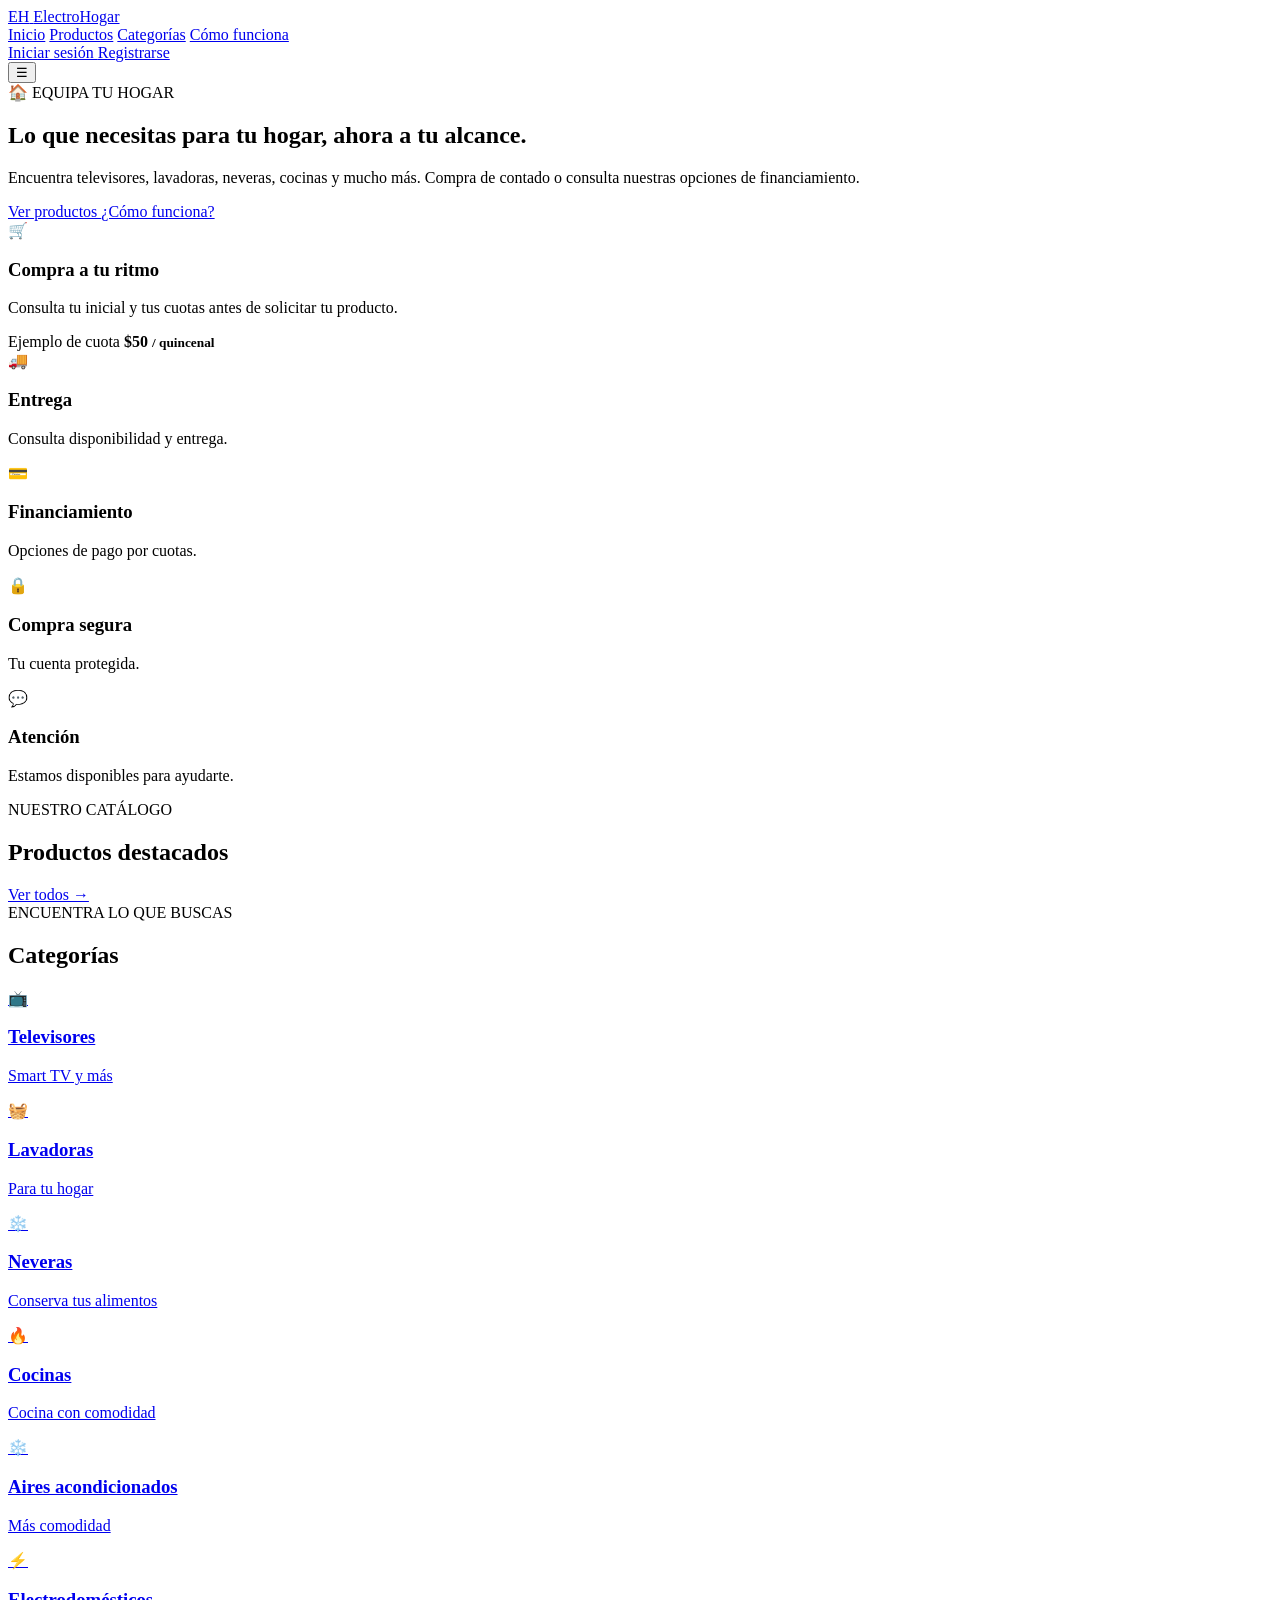
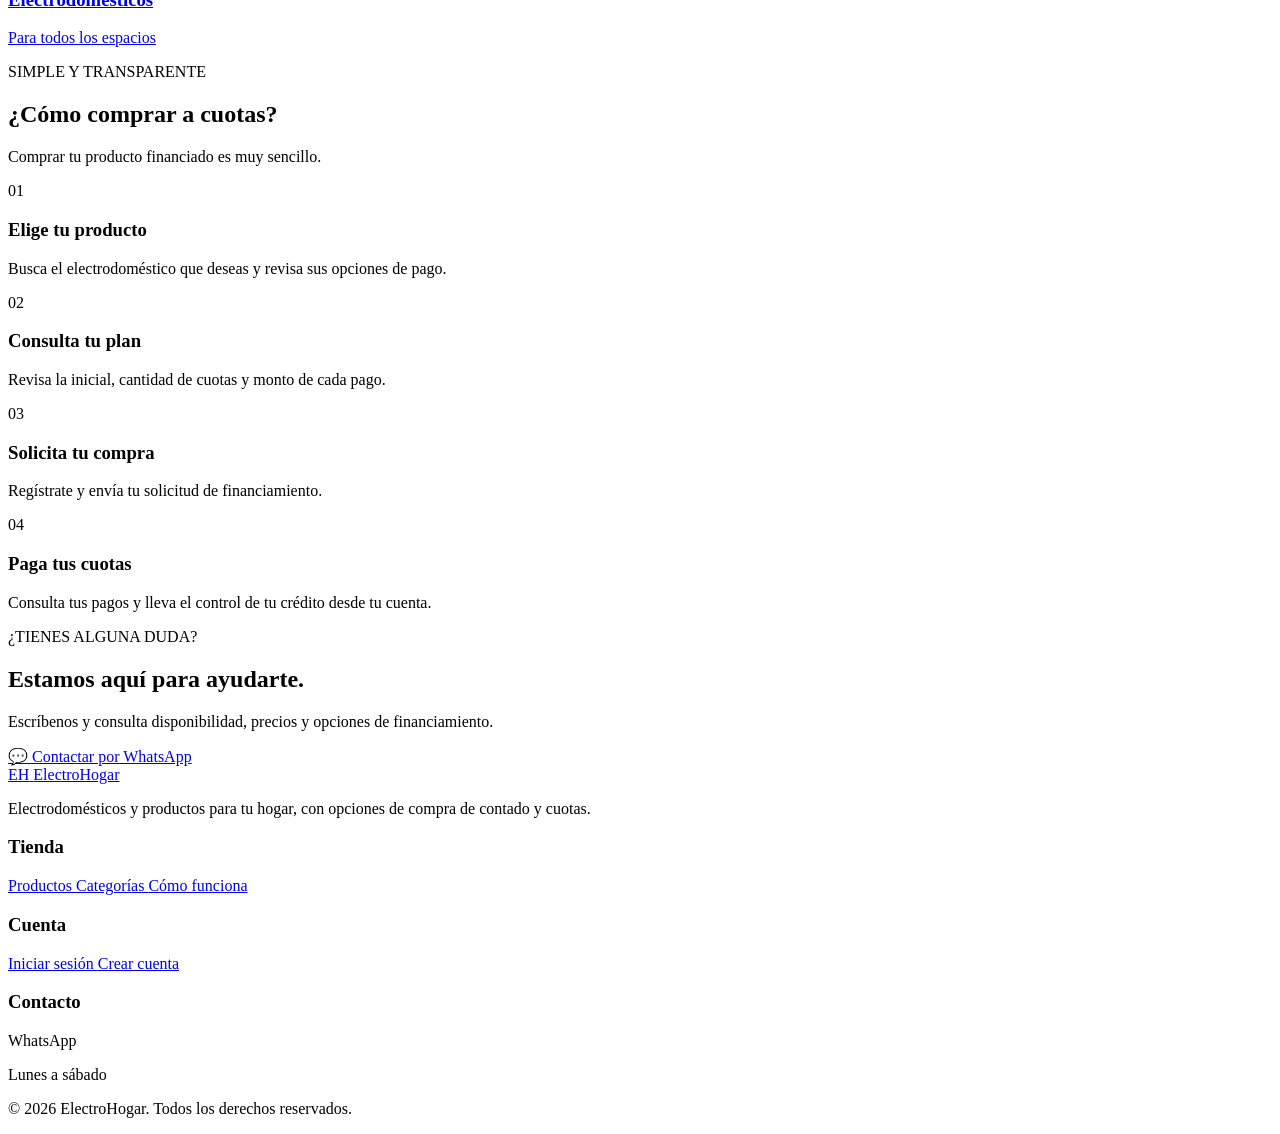
==== index.html @ e449cbe5 "Add initial HTML structure for ElectroHogar website Initial commit of the ElectroHogar website struc" ====
<!DOCTYPE html>
<html lang="es">
<head>
    <meta charset="UTF-8">
    <meta name="viewport" content="width=device-width, initial-scale=1.0">

    <title>ElectroHogar | Electrodomésticos a tu alcance</title>

    <meta name="description"
        content="Compra electrodomésticos de contado o mediante cómodas cuotas.">

    <link rel="stylesheet" href="css/styles.css">
</head>

<body>

    <!-- ================= HEADER ================= -->

    <header class="header">

        <div class="container nav">

            <a href="index.html" class="logo">
                <span class="logo-icon">EH</span>
                <span>ElectroHogar</span>
            </a>

            <nav class="menu">

                <a href="#inicio">Inicio</a>
                <a href="#productos">Productos</a>
                <a href="#categorias">Categorías</a>
                <a href="#como-funciona">Cómo funciona</a>

            </nav>

            <div class="nav-actions">

                <a href="login.html" class="login-btn">
                    Iniciar sesión
                </a>

                <a href="registro.html" class="register-btn">
                    Registrarse
                </a>

            </div>

            <button class="menu-toggle" id="menuToggle">
                ☰
            </button>

        </div>

    </header>


    <!-- ================= HERO ================= -->

    <main>

        <section class="hero" id="inicio">

            <div class="container hero-content">

                <div class="hero-text">

                    <span class="hero-tag">
                        🏠 EQUIPA TU HOGAR
                    </span>

                    <h1>
                        Lo que necesitas para tu hogar,
                        <span>ahora a tu alcance.</span>
                    </h1>

                    <p>
                        Encuentra televisores, lavadoras, neveras,
                        cocinas y mucho más. Compra de contado o
                        consulta nuestras opciones de financiamiento.
                    </p>

                    <div class="hero-buttons">

                        <a href="#productos" class="primary-btn">
                            Ver productos
                        </a>

                        <a href="#como-funciona" class="secondary-btn">
                            ¿Cómo funciona?
                        </a>

                    </div>

                </div>

                <div class="hero-card">

                    <div class="hero-card-icon">
                        🛒
                    </div>

                    <h3>
                        Compra a tu ritmo
                    </h3>

                    <p>
                        Consulta tu inicial y tus cuotas
                        antes de solicitar tu producto.
                    </p>

                    <div class="hero-payment">

                        <span>Ejemplo de cuota</span>

                        <strong>
                            $50 <small>/ quincenal</small>
                        </strong>

                    </div>

                </div>

            </div>

        </section>


        <!-- ================= BENEFICIOS ================= -->

        <section class="benefits">

            <div class="container benefits-grid">

                <div class="benefit">

                    <div class="benefit-icon">
                        🚚
                    </div>

                    <div>
                        <h3>Entrega</h3>
                        <p>Consulta disponibilidad y entrega.</p>
                    </div>

                </div>

                <div class="benefit">

                    <div class="benefit-icon">
                        💳
                    </div>

                    <div>
                        <h3>Financiamiento</h3>
                        <p>Opciones de pago por cuotas.</p>
                    </div>

                </div>

                <div class="benefit">

                    <div class="benefit-icon">
                        🔒
                    </div>

                    <div>
                        <h3>Compra segura</h3>
                        <p>Tu cuenta protegida.</p>
                    </div>

                </div>

                <div class="benefit">

                    <div class="benefit-icon">
                        💬
                    </div>

                    <div>
                        <h3>Atención</h3>
                        <p>Estamos disponibles para ayudarte.</p>
                    </div>

                </div>

            </div>

        </section>


        <!-- ================= PRODUCTOS ================= -->

        <section class="products-section" id="productos">

            <div class="container">

                <div class="section-heading">

                    <div>

                        <span class="section-tag">
                            NUESTRO CATÁLOGO
                        </span>

                        <h2>
                            Productos destacados
                        </h2>

                    </div>

                    <a href="#" class="view-all">
                        Ver todos →
                    </a>

                </div>


                <div class="products-grid" id="productsGrid">

                    <!-- Los productos serán cargados
                         automáticamente mediante JavaScript -->

                </div>

            </div>

        </section>


        <!-- ================= CATEGORÍAS ================= -->

        <section class="categories-section" id="categorias">

            <div class="container">

                <div class="section-heading centered">

                    <span class="section-tag">
                        ENCUENTRA LO QUE BUSCAS
                    </span>

                    <h2>
                        Categorías
                    </h2>

                </div>


                <div class="categories-grid">

                    <a href="#" class="category-card">

                        <span>📺</span>

                        <h3>
                            Televisores
                        </h3>

                        <p>
                            Smart TV y más
                        </p>

                    </a>


                    <a href="#" class="category-card">

                        <span>🧺</span>

                        <h3>
                            Lavadoras
                        </h3>

                        <p>
                            Para tu hogar
                        </p>

                    </a>


                    <a href="#" class="category-card">

                        <span>❄️</span>

                        <h3>
                            Neveras
                        </h3>

                        <p>
                            Conserva tus alimentos
                        </p>

                    </a>


                    <a href="#" class="category-card">

                        <span>🔥</span>

                        <h3>
                            Cocinas
                        </h3>

                        <p>
                            Cocina con comodidad
                        </p>

                    </a>


                    <a href="#" class="category-card">

                        <span>❄️</span>

                        <h3>
                            Aires acondicionados
                        </h3>

                        <p>
                            Más comodidad
                        </p>

                    </a>


                    <a href="#" class="category-card">

                        <span>⚡</span>

                        <h3>
                            Electrodomésticos
                        </h3>

                        <p>
                            Para todos los espacios
                        </p>

                    </a>

                </div>

            </div>

        </section>


        <!-- ================= COMO FUNCIONA ================= -->

        <section class="how-section" id="como-funciona">

            <div class="container">

                <div class="section-heading centered">

                    <span class="section-tag">
                        SIMPLE Y TRANSPARENTE
                    </span>

                    <h2>
                        ¿Cómo comprar a cuotas?
                    </h2>

                    <p>
                        Comprar tu producto financiado es muy sencillo.
                    </p>

                </div>


                <div class="steps">

                    <div class="step">

                        <div class="step-number">
                            01
                        </div>

                        <h3>
                            Elige tu producto
                        </h3>

                        <p>
                            Busca el electrodoméstico que deseas
                            y revisa sus opciones de pago.
                        </p>

                    </div>


                    <div class="step">

                        <div class="step-number">
                            02
                        </div>

                        <h3>
                            Consulta tu plan
                        </h3>

                        <p>
                            Revisa la inicial, cantidad de cuotas
                            y monto de cada pago.
                        </p>

                    </div>


                    <div class="step">

                        <div class="step-number">
                            03
                        </div>

                        <h3>
                            Solicita tu compra
                        </h3>

                        <p>
                            Regístrate y envía tu solicitud
                            de financiamiento.
                        </p>

                    </div>


                    <div class="step">

                        <div class="step-number">
                            04
                        </div>

                        <h3>
                            Paga tus cuotas
                        </h3>

                        <p>
                            Consulta tus pagos y lleva el control
                            de tu crédito desde tu cuenta.
                        </p>

                    </div>

                </div>

            </div>

        </section>


        <!-- ================= CTA ================= -->

        <section class="cta-section">

            <div class="container cta">

                <div>

                    <span class="section-tag">
                        ¿TIENES ALGUNA DUDA?
                    </span>

                    <h2>
                        Estamos aquí para ayudarte.
                    </h2>

                    <p>
                        Escríbenos y consulta disponibilidad,
                        precios y opciones de financiamiento.
                    </p>

                </div>

                <a href="#" class="whatsapp-btn">
                    💬 Contactar por WhatsApp
                </a>

            </div>

        </section>

    </main>


    <!-- ================= FOOTER ================= -->

    <footer class="footer">

        <div class="container footer-grid">

            <div>

                <a href="index.html" class="logo footer-logo">
                    <span class="logo-icon">EH</span>
                    <span>ElectroHogar</span>
                </a>

                <p>
                    Electrodomésticos y productos para tu hogar,
                    con opciones de compra de contado y cuotas.
                </p>

            </div>


            <div>

                <h3>
                    Tienda
                </h3>

                <a href="#productos">
                    Productos
                </a>

                <a href="#categorias">
                    Categorías
                </a>

                <a href="#como-funciona">
                    Cómo funciona
                </a>

            </div>


            <div>

                <h3>
                    Cuenta
                </h3>

                <a href="login.html">
                    Iniciar sesión
                </a>

                <a href="registro.html">
                    Crear cuenta
                </a>

            </div>


            <div>

                <h3>
                    Contacto
                </h3>

                <p>
                    WhatsApp
                </p>

                <p>
                    Lunes a sábado
                </p>

            </div>

        </div>


        <div class="footer-bottom">

            <div class="container">

                <p>
                    © 2026 ElectroHogar. Todos los derechos reservados.
                </p>

            </div>

        </div>

    </footer>


    <!-- ================= JAVASCRIPT ================= -->

    <script src="js/productos.js"></script>
    <script src="js/app.js"></script>

</body>
</html>
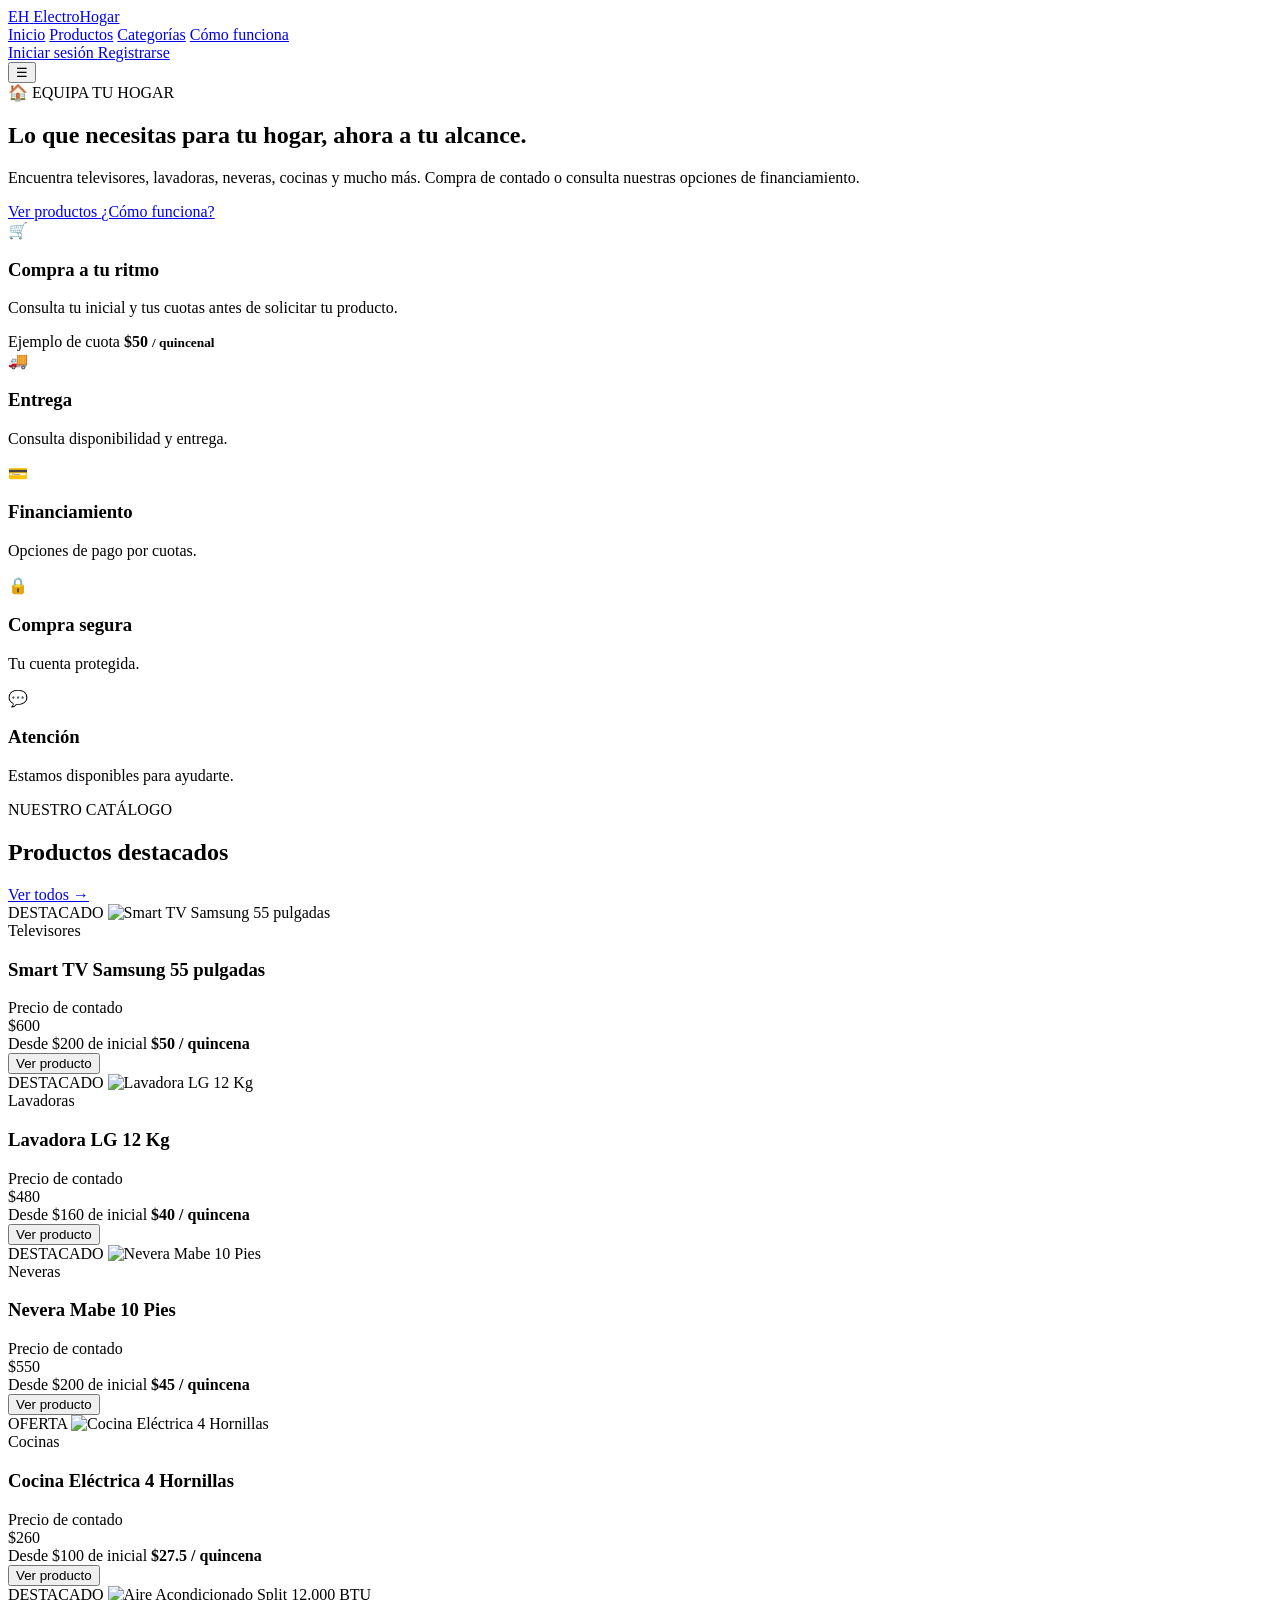
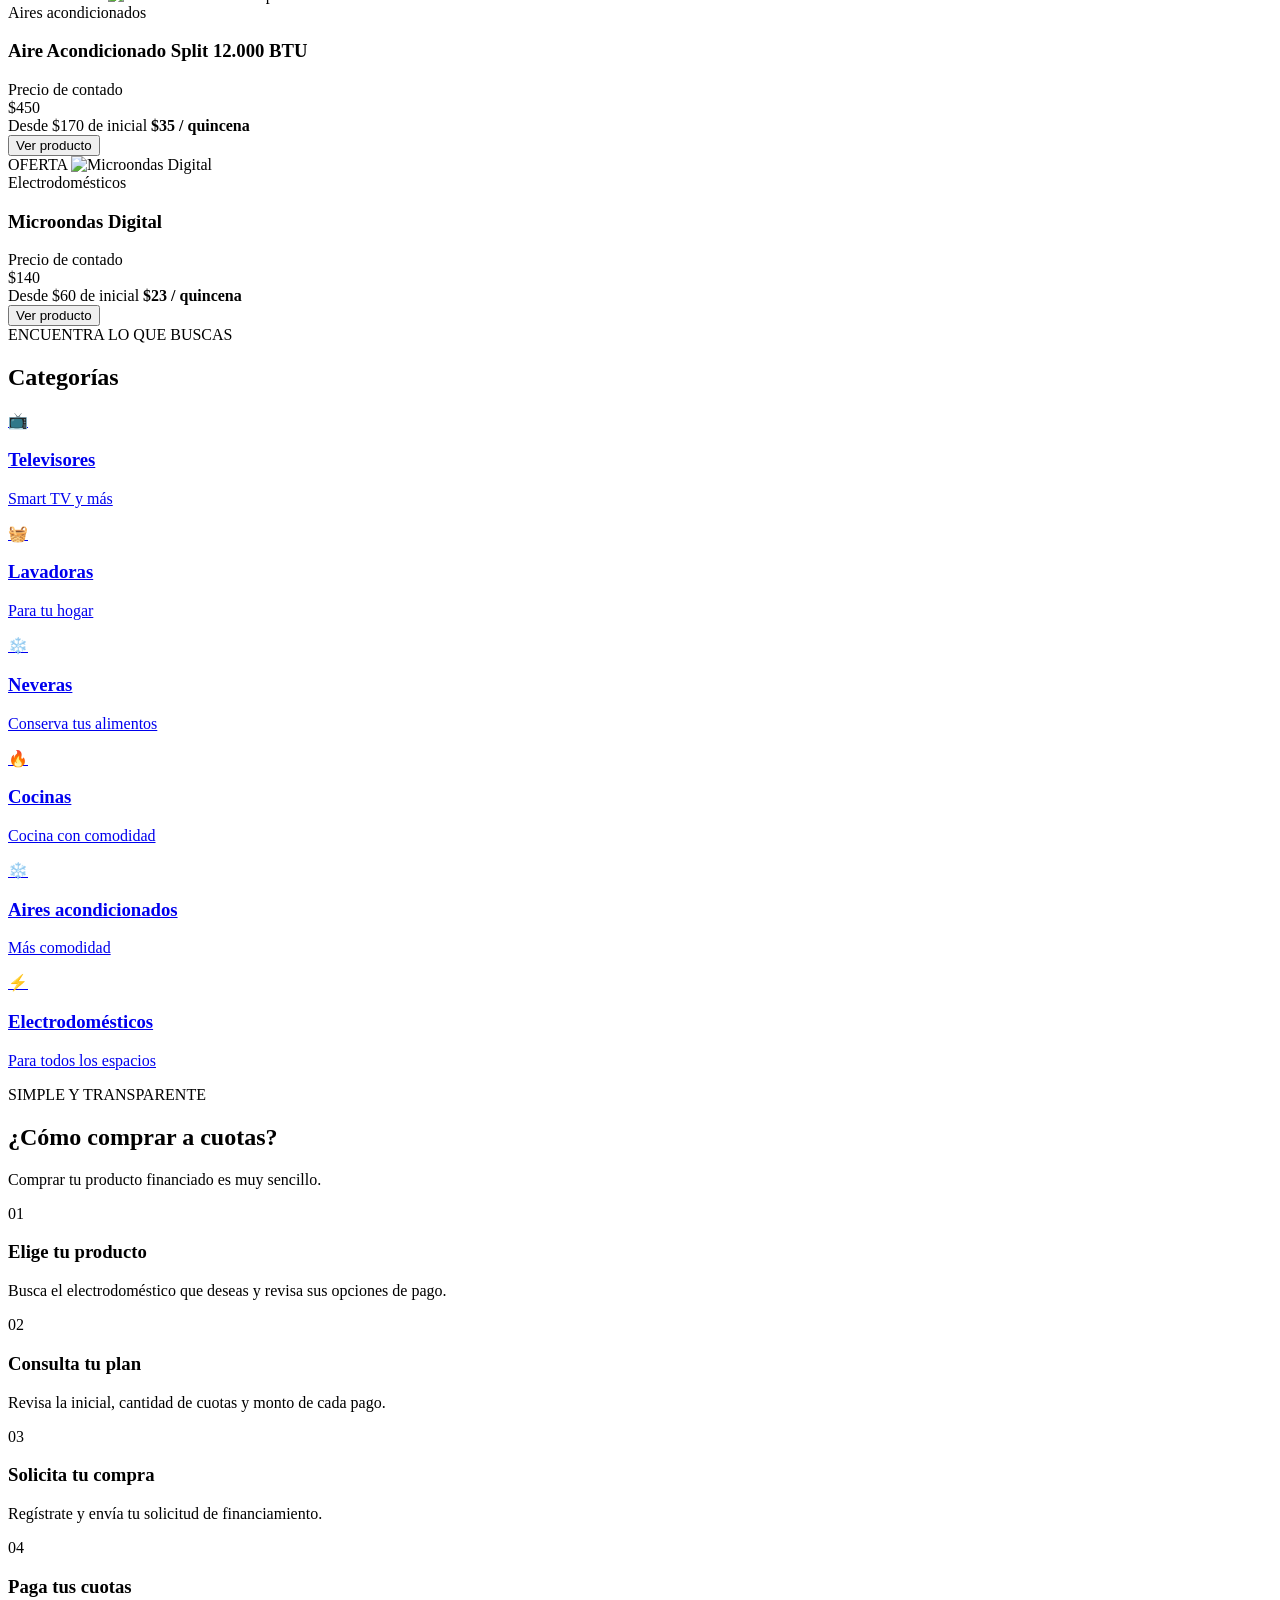
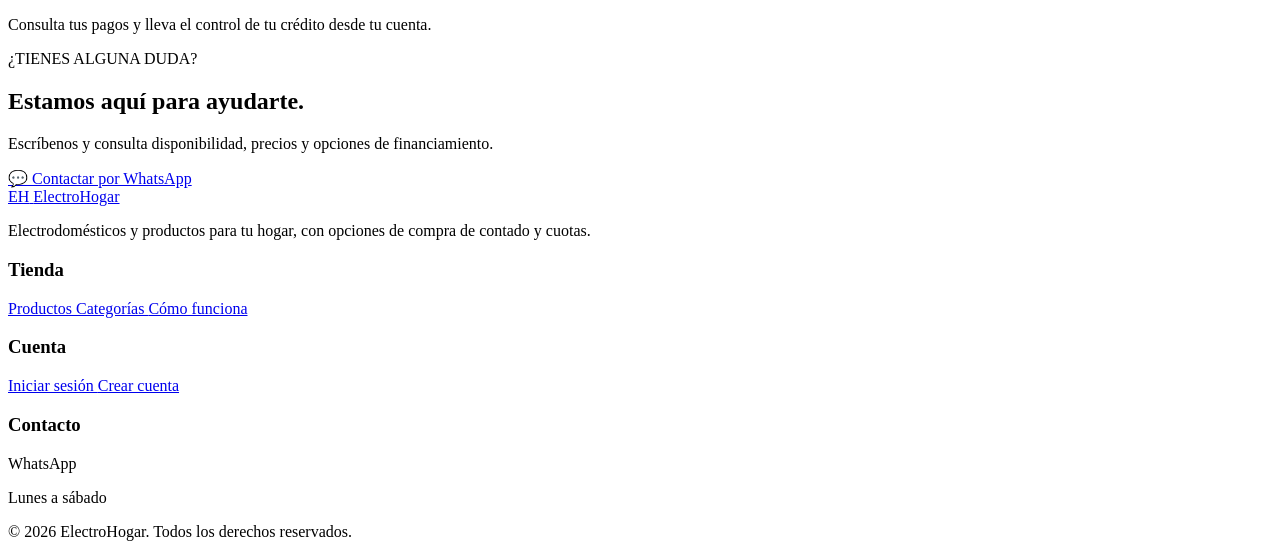
==== commit ed1e7b55: "Rename stylesheet from styles.css to stylos.css" ====
--- a/index.html
+++ b/index.html
@@ -9,7 +9,7 @@
     <meta name="description"
         content="Compra electrodomésticos de contado o mediante cómodas cuotas.">
 
-    <link rel="stylesheet" href="css/styles.css">
+    <link rel="stylesheet" href="css/stylos.css">
 </head>
 
 <body>
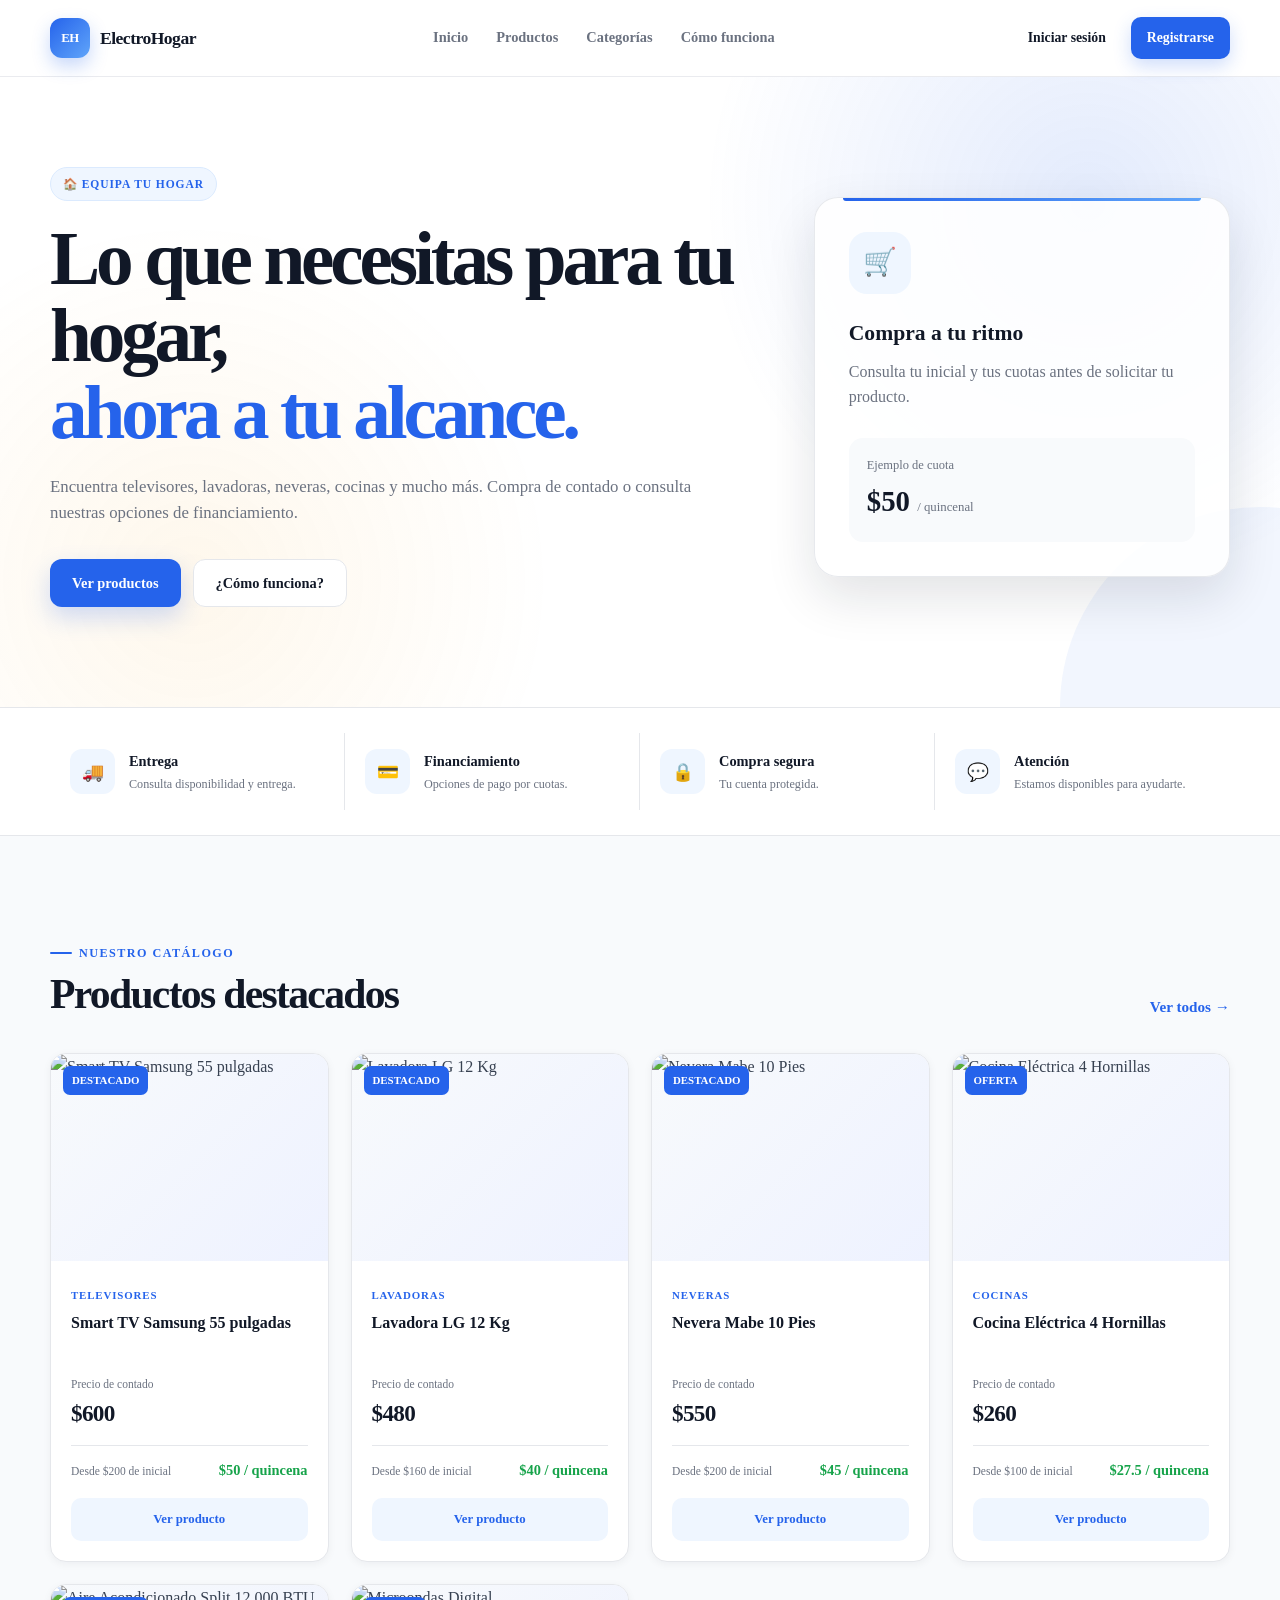
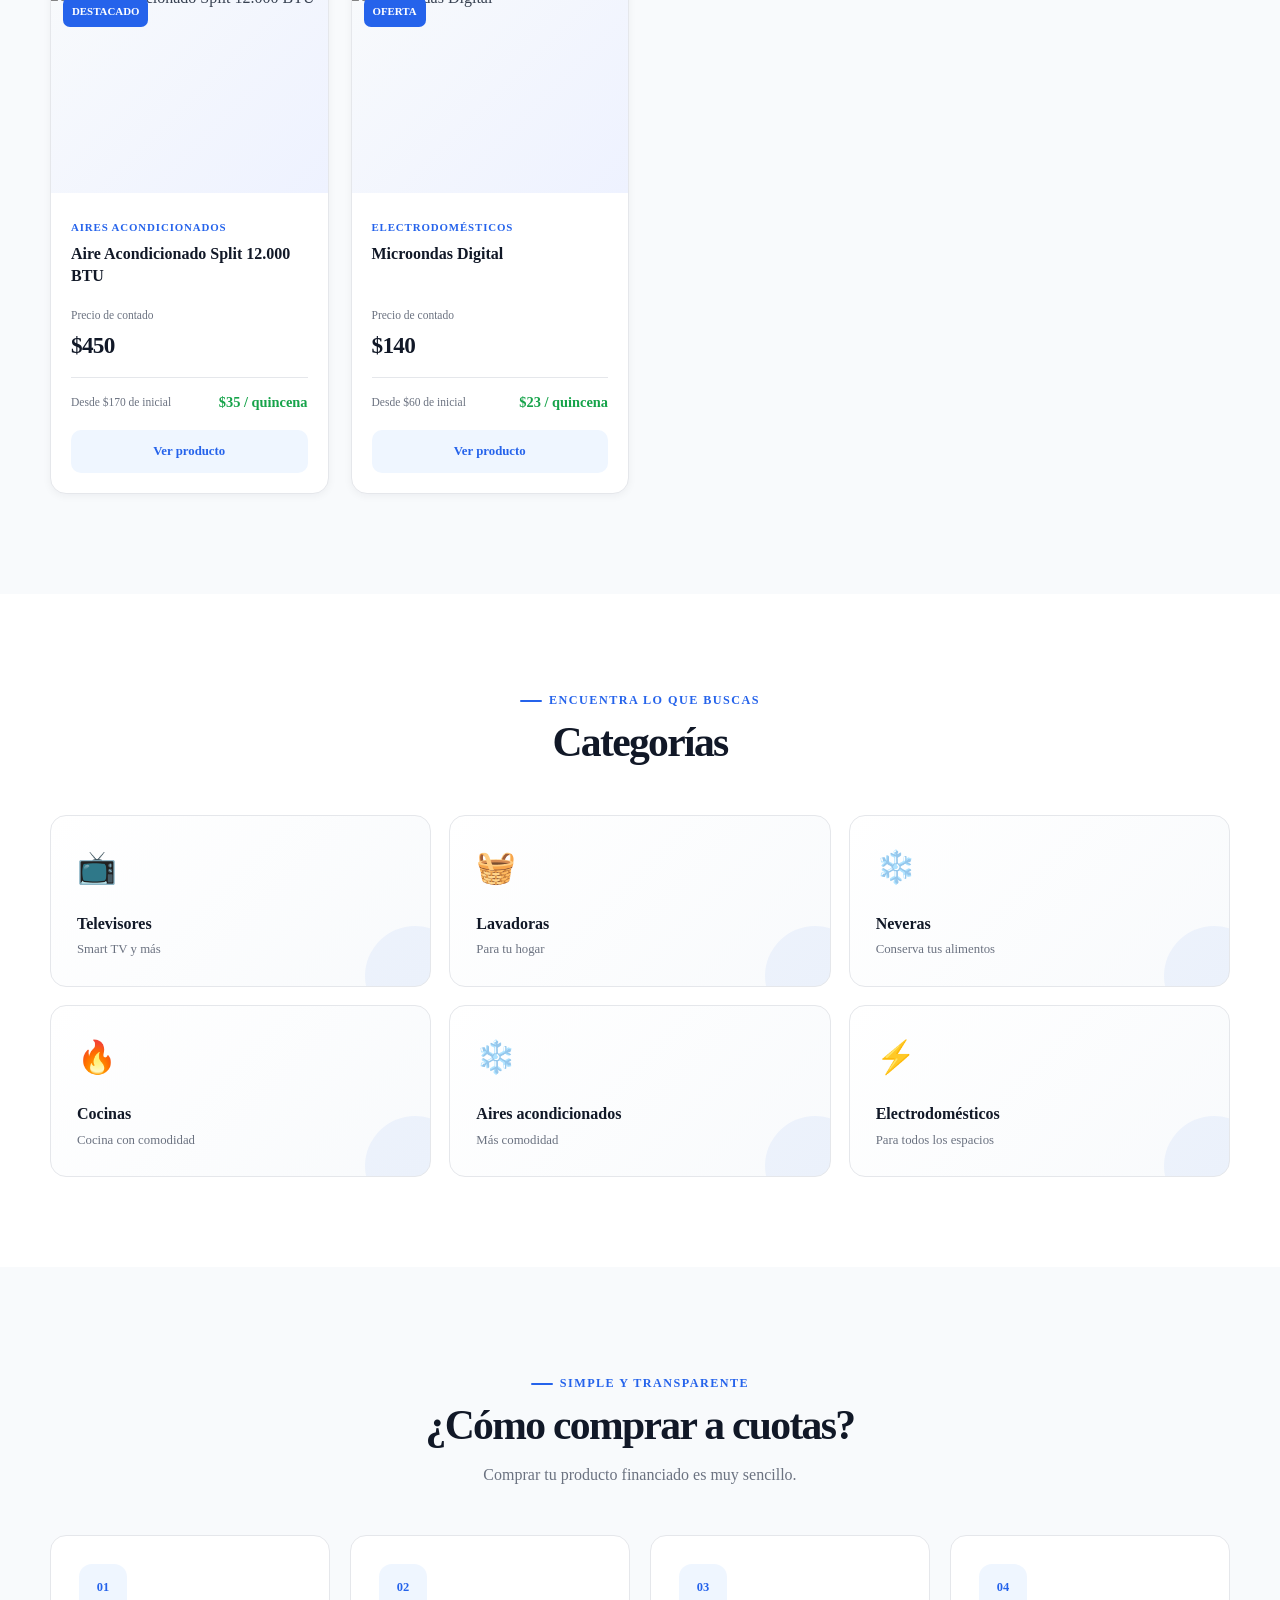
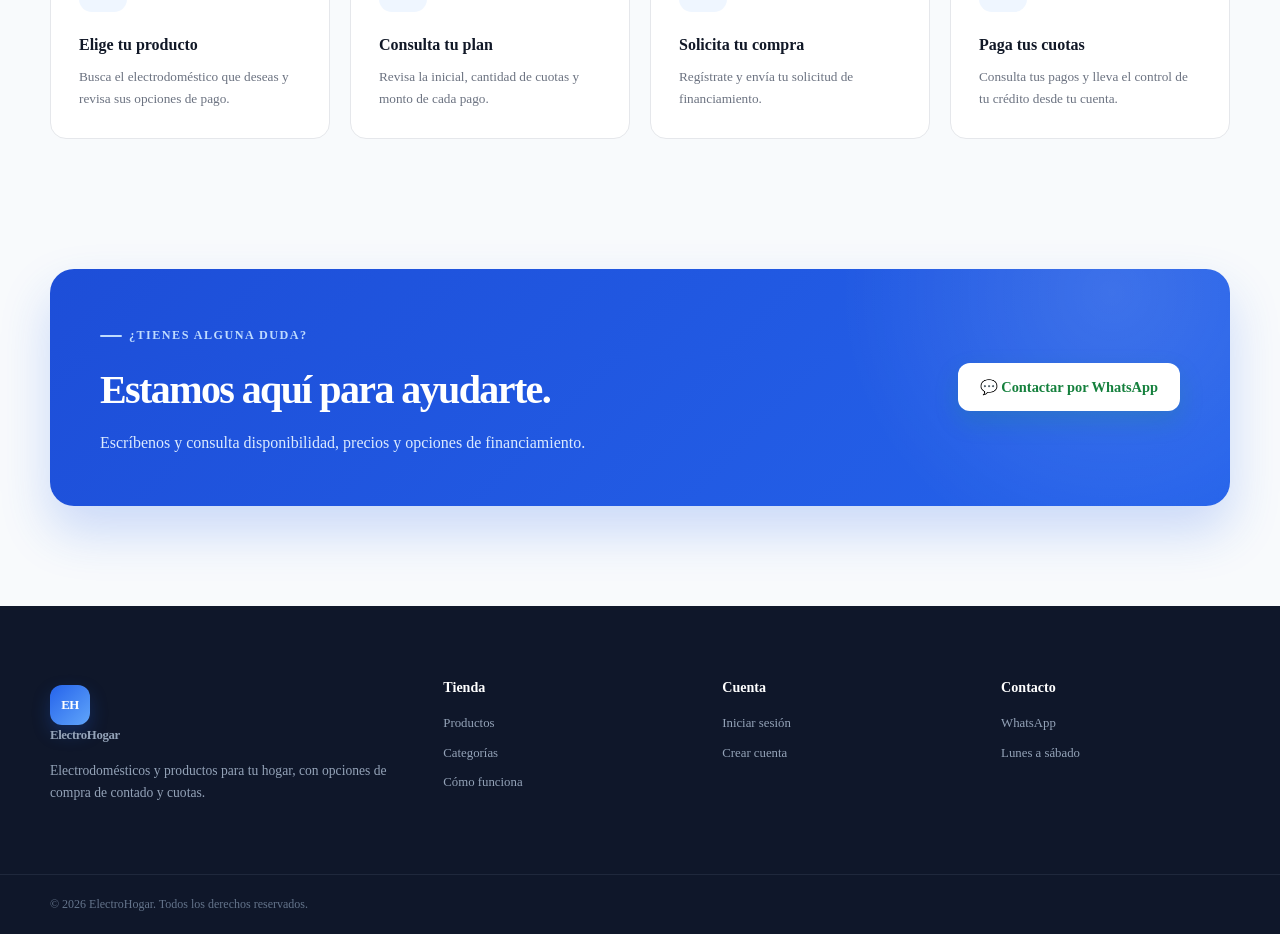
==== commit 08666b52: "Fix stylesheet link in index.html" ====
--- a/index.html
+++ b/index.html
@@ -9,7 +9,7 @@
     <meta name="description"
         content="Compra electrodomésticos de contado o mediante cómodas cuotas.">
 
-    <link rel="stylesheet" href="css/stylos.css">
+    <link rel="stylesheet" href="css/styles.css">
 </head>
 
 <body>
--- a/css/styles.css
+++ b/css/styles.css
@@ -0,0 +1,2561 @@
+/* =========================================================
+   ELECTROHOGAR
+   styles.css
+   Diseño premium / responsive / mobile-first
+   ========================================================= */
+
+
+/* =========================================================
+   1. VARIABLES
+   ========================================================= */
+
+:root {
+
+    --primary: #2563eb;
+    --primary-dark: #1d4ed8;
+    --primary-light: #eff6ff;
+
+    --accent: #f59e0b;
+    --accent-dark: #d97706;
+
+    --success: #16a34a;
+    --danger: #dc2626;
+    --warning: #f59e0b;
+
+    --dark: #111827;
+    --dark-2: #1f2937;
+    --text: #374151;
+    --muted: #6b7280;
+
+    --white: #ffffff;
+    --background: #f8fafc;
+    --surface: #ffffff;
+    --border: #e5e7eb;
+
+    --shadow-sm:
+        0 2px 8px rgba(15, 23, 42, 0.05);
+
+    --shadow:
+        0 10px 30px rgba(15, 23, 42, 0.08);
+
+    --shadow-lg:
+        0 20px 50px rgba(15, 23, 42, 0.12);
+
+    --radius-sm: 10px;
+    --radius: 16px;
+    --radius-lg: 24px;
+
+    --container: 1180px;
+
+    --transition:
+        all 0.25s ease;
+
+}
+
+
+/* =========================================================
+   2. RESET
+   ========================================================= */
+
+* {
+    margin: 0;
+    padding: 0;
+    box-sizing: border-box;
+}
+
+html {
+    scroll-behavior: smooth;
+}
+
+body {
+
+    font-family:
+        Inter,
+        "Segoe UI",
+        Roboto,
+        Helvetica,
+        Arial,
+        sans-serif;
+
+    background: var(--background);
+
+    color: var(--text);
+
+    line-height: 1.6;
+
+    overflow-x: hidden;
+
+}
+
+body,
+button,
+input,
+textarea,
+select {
+    font-family: inherit;
+}
+
+button,
+a {
+    -webkit-tap-highlight-color: transparent;
+}
+
+button {
+    border: none;
+    cursor: pointer;
+}
+
+a {
+    color: inherit;
+    text-decoration: none;
+}
+
+img {
+    display: block;
+    max-width: 100%;
+}
+
+ul {
+    list-style: none;
+}
+
+
+/* =========================================================
+   3. UTILIDADES
+   ========================================================= */
+
+.container {
+
+    width: min(
+        calc(100% - 32px),
+        var(--container)
+    );
+
+    margin-inline: auto;
+
+}
+
+.section-tag {
+
+    display: inline-flex;
+
+    align-items: center;
+
+    gap: 7px;
+
+    color: var(--primary);
+
+    font-size: 0.76rem;
+
+    font-weight: 800;
+
+    letter-spacing: 0.12em;
+
+    text-transform: uppercase;
+
+    margin-bottom: 8px;
+
+}
+
+.section-tag::before {
+
+    content: "";
+
+    width: 22px;
+
+    height: 2px;
+
+    background: var(--primary);
+
+    border-radius: 999px;
+
+}
+
+.section-heading {
+
+    display: flex;
+
+    align-items: flex-end;
+
+    justify-content: space-between;
+
+    gap: 24px;
+
+    margin-bottom: 34px;
+
+}
+
+.section-heading.centered {
+
+    display: block;
+
+    text-align: center;
+
+    max-width: 720px;
+
+    margin-inline: auto;
+
+    margin-bottom: 48px;
+
+}
+
+.section-heading h2 {
+
+    color: var(--dark);
+
+    font-size: clamp(
+        1.8rem,
+        4vw,
+        2.6rem
+    );
+
+    line-height: 1.15;
+
+    letter-spacing: -0.04em;
+
+}
+
+.section-heading p {
+
+    color: var(--muted);
+
+    margin-top: 12px;
+
+}
+
+.view-all {
+
+    color: var(--primary);
+
+    font-size: 0.95rem;
+
+    font-weight: 700;
+
+    white-space: nowrap;
+
+    transition: var(--transition);
+
+}
+
+.view-all:hover {
+    color: var(--primary-dark);
+}
+
+
+/* =========================================================
+   4. HEADER
+   ========================================================= */
+
+.header {
+
+    position: sticky;
+
+    top: 0;
+
+    z-index: 1000;
+
+    background: rgba(
+        255,
+        255,
+        255,
+        0.94
+    );
+
+    backdrop-filter: blur(16px);
+
+    -webkit-backdrop-filter: blur(16px);
+
+    border-bottom: 1px solid rgba(
+        229,
+        231,
+        235,
+        0.8
+    );
+
+}
+
+.nav {
+
+    min-height: 76px;
+
+    display: flex;
+
+    align-items: center;
+
+    justify-content: space-between;
+
+    gap: 24px;
+
+}
+
+
+/* Logo */
+
+.logo {
+
+    display: inline-flex;
+
+    align-items: center;
+
+    gap: 10px;
+
+    color: var(--dark);
+
+    font-size: 1.1rem;
+
+    font-weight: 850;
+
+    letter-spacing: -0.03em;
+
+    white-space: nowrap;
+
+}
+
+.logo-icon {
+
+    width: 40px;
+
+    height: 40px;
+
+    display: grid;
+
+    place-items: center;
+
+    color: white;
+
+    background:
+        linear-gradient(
+            135deg,
+            var(--primary),
+            #60a5fa
+        );
+
+    border-radius: 12px;
+
+    font-size: 0.8rem;
+
+    font-weight: 900;
+
+    box-shadow:
+        0 8px 18px rgba(
+            37,
+            99,
+            235,
+            0.25
+        );
+
+}
+
+
+/* Desktop menu */
+
+.menu {
+
+    display: flex;
+
+    align-items: center;
+
+    gap: 28px;
+
+}
+
+.menu a {
+
+    color: var(--muted);
+
+    font-size: 0.9rem;
+
+    font-weight: 600;
+
+    transition: var(--transition);
+
+}
+
+.menu a:hover {
+
+    color: var(--primary);
+
+}
+
+
+/* Header actions */
+
+.nav-actions {
+
+    display: flex;
+
+    align-items: center;
+
+    gap: 9px;
+
+}
+
+.login-btn,
+.register-btn {
+
+    display: inline-flex;
+
+    align-items: center;
+
+    justify-content: center;
+
+    min-height: 42px;
+
+    padding: 0 16px;
+
+    border-radius: 10px;
+
+    font-size: 0.86rem;
+
+    font-weight: 700;
+
+    transition: var(--transition);
+
+}
+
+.login-btn {
+
+    color: var(--dark);
+
+    background: transparent;
+
+}
+
+.login-btn:hover {
+
+    background: var(--background);
+
+}
+
+.register-btn {
+
+    color: white;
+
+    background: var(--primary);
+
+    box-shadow:
+        0 7px 18px rgba(
+            37,
+            99,
+            235,
+            0.22
+        );
+
+}
+
+.register-btn:hover {
+
+    background: var(--primary-dark);
+
+    transform: translateY(-1px);
+
+}
+
+
+/* Mobile menu button */
+
+.menu-toggle {
+
+    display: none;
+
+    width: 42px;
+
+    height: 42px;
+
+    place-items: center;
+
+    border-radius: 10px;
+
+    color: var(--dark);
+
+    background: var(--background);
+
+    font-size: 1.3rem;
+
+}
+
+
+/* =========================================================
+   5. HERO
+   ========================================================= */
+
+.hero {
+
+    position: relative;
+
+    overflow: hidden;
+
+    padding:
+        90px
+        0
+        100px;
+
+    background:
+
+        radial-gradient(
+            circle at 85% 20%,
+            rgba(
+                37,
+                99,
+                235,
+                0.13
+            ),
+            transparent 32%
+        ),
+
+        radial-gradient(
+            circle at 15% 80%,
+            rgba(
+                245,
+                158,
+                11,
+                0.08
+            ),
+            transparent 30%
+        ),
+
+        var(--white);
+
+}
+
+.hero::before {
+
+    content: "";
+
+    position: absolute;
+
+    width: 400px;
+
+    height: 400px;
+
+    right: -180px;
+
+    bottom: -200px;
+
+    border-radius: 50%;
+
+    background: rgba(
+        37,
+        99,
+        235,
+        0.06
+    );
+
+}
+
+.hero-content {
+
+    position: relative;
+
+    display: grid;
+
+    grid-template-columns:
+        minmax(0, 1.25fr)
+        minmax(300px, 0.75fr);
+
+    align-items: center;
+
+    gap: 70px;
+
+}
+
+.hero-tag {
+
+    display: inline-flex;
+
+    align-items: center;
+
+    padding: 7px 12px;
+
+    margin-bottom: 20px;
+
+    border: 1px solid #dbeafe;
+
+    border-radius: 999px;
+
+    color: var(--primary);
+
+    background: var(--primary-light);
+
+    font-size: 0.72rem;
+
+    font-weight: 800;
+
+    letter-spacing: 0.08em;
+
+}
+
+.hero h1 {
+
+    max-width: 760px;
+
+    color: var(--dark);
+
+    font-size: clamp(
+        2.5rem,
+        6vw,
+        4.7rem
+    );
+
+    line-height: 1.02;
+
+    letter-spacing: -0.055em;
+
+}
+
+.hero h1 span {
+
+    display: block;
+
+    color: var(--primary);
+
+}
+
+.hero-text > p {
+
+    max-width: 650px;
+
+    margin-top: 22px;
+
+    color: var(--muted);
+
+    font-size: 1.05rem;
+
+}
+
+.hero-buttons {
+
+    display: flex;
+
+    flex-wrap: wrap;
+
+    gap: 12px;
+
+    margin-top: 32px;
+
+}
+
+
+/* Hero card */
+
+.hero-card {
+
+    position: relative;
+
+    padding: 34px;
+
+    border:
+        1px solid
+        rgba(
+            229,
+            231,
+            235,
+            0.9
+        );
+
+    border-radius: var(--radius-lg);
+
+    background: rgba(
+        255,
+        255,
+        255,
+        0.86
+    );
+
+    box-shadow: var(--shadow-lg);
+
+}
+
+.hero-card::before {
+
+    content: "";
+
+    position: absolute;
+
+    top: 0;
+
+    left: 28px;
+
+    right: 28px;
+
+    height: 3px;
+
+    border-radius: 0 0 999px 999px;
+
+    background:
+        linear-gradient(
+            90deg,
+            var(--primary),
+            #60a5fa
+        );
+
+}
+
+.hero-card-icon {
+
+    width: 62px;
+
+    height: 62px;
+
+    display: grid;
+
+    place-items: center;
+
+    margin-bottom: 22px;
+
+    border-radius: 18px;
+
+    background: var(--primary-light);
+
+    font-size: 1.7rem;
+
+}
+
+.hero-card h3 {
+
+    color: var(--dark);
+
+    font-size: 1.35rem;
+
+}
+
+.hero-card p {
+
+    margin-top: 8px;
+
+    color: var(--muted);
+
+}
+
+.hero-payment {
+
+    margin-top: 28px;
+
+    padding: 18px;
+
+    border-radius: 14px;
+
+    background: var(--background);
+
+}
+
+.hero-payment span {
+
+    display: block;
+
+    color: var(--muted);
+
+    font-size: 0.78rem;
+
+}
+
+.hero-payment strong {
+
+    display: block;
+
+    margin-top: 2px;
+
+    color: var(--dark);
+
+    font-size: 1.8rem;
+
+}
+
+.hero-payment small {
+
+    color: var(--muted);
+
+    font-size: 0.8rem;
+
+    font-weight: 500;
+
+}
+
+
+/* =========================================================
+   6. BOTONES
+   ========================================================= */
+
+.primary-btn,
+.secondary-btn,
+.whatsapp-btn {
+
+    display: inline-flex;
+
+    align-items: center;
+
+    justify-content: center;
+
+    min-height: 48px;
+
+    padding:
+        0
+        22px;
+
+    border-radius: 12px;
+
+    font-size: 0.9rem;
+
+    font-weight: 750;
+
+    transition: var(--transition);
+
+}
+
+.primary-btn {
+
+    color: white;
+
+    background: var(--primary);
+
+    box-shadow:
+        0 10px 24px rgba(
+            37,
+            99,
+            235,
+            0.22
+        );
+
+}
+
+.primary-btn:hover {
+
+    background: var(--primary-dark);
+
+    transform: translateY(-2px);
+
+    box-shadow:
+        0 14px 28px rgba(
+            37,
+            99,
+            235,
+            0.28
+        );
+
+}
+
+.secondary-btn {
+
+    color: var(--dark);
+
+    border: 1px solid var(--border);
+
+    background: white;
+
+}
+
+.secondary-btn:hover {
+
+    border-color: #cbd5e1;
+
+    background: var(--background);
+
+    transform: translateY(-2px);
+
+}
+
+.whatsapp-btn {
+
+    color: white;
+
+    background: #16a34a;
+
+    box-shadow:
+        0 10px 25px rgba(
+            22,
+            163,
+            74,
+            0.18
+        );
+
+}
+
+.whatsapp-btn:hover {
+
+    background: #15803d;
+
+    transform: translateY(-2px);
+
+}
+
+
+/* =========================================================
+   7. BENEFICIOS
+   ========================================================= */
+
+.benefits {
+
+    padding: 25px 0;
+
+    background: white;
+
+    border-top: 1px solid var(--border);
+
+    border-bottom: 1px solid var(--border);
+
+}
+
+.benefits-grid {
+
+    display: grid;
+
+    grid-template-columns:
+        repeat(4, 1fr);
+
+}
+
+.benefit {
+
+    display: flex;
+
+    align-items: center;
+
+    gap: 14px;
+
+    padding: 16px 20px;
+
+    border-right:
+        1px solid
+        var(--border);
+
+}
+
+.benefit:last-child {
+    border-right: none;
+}
+
+.benefit-icon {
+
+    width: 45px;
+
+    height: 45px;
+
+    flex: 0 0 45px;
+
+    display: grid;
+
+    place-items: center;
+
+    border-radius: 12px;
+
+    background: var(--primary-light);
+
+    font-size: 1.1rem;
+
+}
+
+.benefit h3 {
+
+    color: var(--dark);
+
+    font-size: 0.9rem;
+
+}
+
+.benefit p {
+
+    margin-top: 2px;
+
+    color: var(--muted);
+
+    font-size: 0.76rem;
+
+}
+
+
+/* =========================================================
+   8. PRODUCTOS
+   ========================================================= */
+
+.products-section {
+
+    padding: 100px 0;
+
+}
+
+.products-grid {
+
+    display: grid;
+
+    grid-template-columns:
+        repeat(4, minmax(0, 1fr));
+
+    gap: 22px;
+
+}
+
+
+/* Product card */
+
+.product-card {
+
+    position: relative;
+
+    overflow: hidden;
+
+    border:
+        1px solid
+        var(--border);
+
+    border-radius: var(--radius);
+
+    background: white;
+
+    box-shadow: var(--shadow-sm);
+
+    transition: var(--transition);
+
+}
+
+.product-card:hover {
+
+    transform: translateY(-6px);
+
+    box-shadow: var(--shadow-lg);
+
+    border-color:
+        rgba(
+            37,
+            99,
+            235,
+            0.18
+        );
+
+}
+
+.product-image {
+
+    position: relative;
+
+    aspect-ratio: 4 / 3;
+
+    overflow: hidden;
+
+    background:
+        linear-gradient(
+            135deg,
+            #f8fafc,
+            #eef2ff
+        );
+
+}
+
+.product-image img {
+
+    width: 100%;
+
+    height: 100%;
+
+    object-fit: cover;
+
+    transition:
+        transform
+        0.45s
+        ease;
+
+}
+
+.product-card:hover
+.product-image img {
+
+    transform: scale(1.05);
+
+}
+
+.product-badge {
+
+    position: absolute;
+
+    top: 12px;
+
+    left: 12px;
+
+    z-index: 2;
+
+    padding: 6px 9px;
+
+    border-radius: 7px;
+
+    color: white;
+
+    background: var(--primary);
+
+    font-size: 0.68rem;
+
+    font-weight: 800;
+
+}
+
+.product-info {
+
+    padding: 20px;
+
+}
+
+.product-category {
+
+    color: var(--primary);
+
+    font-size: 0.68rem;
+
+    font-weight: 800;
+
+    letter-spacing: 0.08em;
+
+    text-transform: uppercase;
+
+}
+
+.product-name {
+
+    min-height: 48px;
+
+    margin-top: 5px;
+
+    color: var(--dark);
+
+    font-size: 1rem;
+
+    font-weight: 750;
+
+    line-height: 1.35;
+
+}
+
+.product-price-label {
+
+    margin-top: 15px;
+
+    color: var(--muted);
+
+    font-size: 0.72rem;
+
+}
+
+.product-price {
+
+    margin-top: 2px;
+
+    color: var(--dark);
+
+    font-size: 1.45rem;
+
+    font-weight: 850;
+
+    letter-spacing: -0.03em;
+
+}
+
+.product-installment {
+
+    display: flex;
+
+    align-items: center;
+
+    justify-content: space-between;
+
+    gap: 10px;
+
+    margin-top: 13px;
+
+    padding-top: 13px;
+
+    border-top:
+        1px solid
+        var(--border);
+
+}
+
+.product-installment span {
+
+    color: var(--muted);
+
+    font-size: 0.72rem;
+
+}
+
+.product-installment strong {
+
+    color: var(--success);
+
+    font-size: 0.9rem;
+
+}
+
+.product-card-btn {
+
+    width: 100%;
+
+    min-height: 43px;
+
+    margin-top: 16px;
+
+    border-radius: 10px;
+
+    color: var(--primary);
+
+    background: var(--primary-light);
+
+    font-size: 0.8rem;
+
+    font-weight: 800;
+
+    transition: var(--transition);
+
+}
+
+.product-card-btn:hover {
+
+    color: white;
+
+    background: var(--primary);
+
+}
+
+
+/* =========================================================
+   9. CATEGORÍAS
+   ========================================================= */
+
+.categories-section {
+
+    padding:
+        90px
+        0;
+
+    background: white;
+
+}
+
+.categories-grid {
+
+    display: grid;
+
+    grid-template-columns:
+        repeat(3, 1fr);
+
+    gap: 18px;
+
+}
+
+.category-card {
+
+    position: relative;
+
+    overflow: hidden;
+
+    padding: 26px;
+
+    border:
+        1px solid
+        var(--border);
+
+    border-radius: var(--radius);
+
+    background:
+        linear-gradient(
+            135deg,
+            #ffffff,
+            #f8fafc
+        );
+
+    transition: var(--transition);
+
+}
+
+.category-card::after {
+
+    content: "";
+
+    position: absolute;
+
+    width: 100px;
+
+    height: 100px;
+
+    right: -35px;
+
+    bottom: -40px;
+
+    border-radius: 50%;
+
+    background:
+        rgba(
+            37,
+            99,
+            235,
+            0.06
+        );
+
+}
+
+.category-card:hover {
+
+    border-color:
+        rgba(
+            37,
+            99,
+            235,
+            0.25
+        );
+
+    transform: translateY(-4px);
+
+    box-shadow: var(--shadow);
+
+}
+
+.category-card > span {
+
+    display: block;
+
+    margin-bottom: 18px;
+
+    font-size: 2rem;
+
+}
+
+.category-card h3 {
+
+    color: var(--dark);
+
+    font-size: 1rem;
+
+}
+
+.category-card p {
+
+    margin-top: 3px;
+
+    color: var(--muted);
+
+    font-size: 0.8rem;
+
+}
+
+
+/* =========================================================
+   10. COMO FUNCIONA
+   ========================================================= */
+
+.how-section {
+
+    padding: 100px 0;
+
+}
+
+.steps {
+
+    display: grid;
+
+    grid-template-columns:
+        repeat(4, 1fr);
+
+    gap: 20px;
+
+}
+
+.step {
+
+    position: relative;
+
+    padding: 28px;
+
+    border:
+        1px solid
+        var(--border);
+
+    border-radius: var(--radius);
+
+    background: white;
+
+}
+
+.step-number {
+
+    width: 48px;
+
+    height: 48px;
+
+    display: grid;
+
+    place-items: center;
+
+    margin-bottom: 20px;
+
+    border-radius: 13px;
+
+    color: var(--primary);
+
+    background: var(--primary-light);
+
+    font-size: 0.78rem;
+
+    font-weight: 900;
+
+}
+
+.step h3 {
+
+    color: var(--dark);
+
+    font-size: 1rem;
+
+}
+
+.step p {
+
+    margin-top: 8px;
+
+    color: var(--muted);
+
+    font-size: 0.83rem;
+
+    line-height: 1.65;
+
+}
+
+
+/* =========================================================
+   11. CTA
+   ========================================================= */
+
+.cta-section {
+
+    padding: 30px 0 100px;
+
+}
+
+.cta {
+
+    display: flex;
+
+    align-items: center;
+
+    justify-content: space-between;
+
+    gap: 30px;
+
+    padding: 50px;
+
+    border-radius: var(--radius-lg);
+
+    color: white;
+
+    background:
+
+        radial-gradient(
+            circle at 90% 10%,
+            rgba(
+                255,
+                255,
+                255,
+                0.12
+            ),
+            transparent 25%
+        ),
+
+        linear-gradient(
+            135deg,
+            #1d4ed8,
+            #2563eb
+        );
+
+    box-shadow:
+        0 25px 50px rgba(
+            37,
+            99,
+            235,
+            0.22
+        );
+
+}
+
+.cta .section-tag {
+
+    color: #bfdbfe;
+
+}
+
+.cta .section-tag::before {
+
+    background: #bfdbfe;
+
+}
+
+.cta h2 {
+
+    margin-top: 5px;
+
+    font-size: clamp(
+        1.7rem,
+        4vw,
+        2.5rem
+    );
+
+    letter-spacing: -0.04em;
+
+}
+
+.cta p {
+
+    max-width: 620px;
+
+    margin-top: 8px;
+
+    color: #dbeafe;
+
+}
+
+.cta .whatsapp-btn {
+
+    flex-shrink: 0;
+
+    background: white;
+
+    color: #15803d;
+
+}
+
+.cta .whatsapp-btn:hover {
+
+    background: #f0fdf4;
+
+}
+
+
+/* =========================================================
+   12. FOOTER
+   ========================================================= */
+
+.footer {
+
+    color: #cbd5e1;
+
+    background: #0f172a;
+
+}
+
+.footer-grid {
+
+    display: grid;
+
+    grid-template-columns:
+        1.5fr
+        1fr
+        1fr
+        1fr;
+
+    gap: 50px;
+
+    padding:
+        70px
+        0;
+
+}
+
+.footer-logo {
+
+    color: white;
+
+}
+
+.footer-grid > div:first-child p {
+
+    max-width: 350px;
+
+    margin-top: 15px;
+
+    color: #94a3b8;
+
+    font-size: 0.85rem;
+
+}
+
+.footer-grid h3 {
+
+    margin-bottom: 15px;
+
+    color: white;
+
+    font-size: 0.88rem;
+
+}
+
+.footer-grid a,
+.footer-grid p {
+
+    display: block;
+
+    margin-top: 9px;
+
+    color: #94a3b8;
+
+    font-size: 0.8rem;
+
+    transition: var(--transition);
+
+}
+
+.footer-grid a:hover {
+
+    color: white;
+
+}
+
+.footer-bottom {
+
+    padding:
+        20px
+        0;
+
+    border-top:
+        1px solid
+        rgba(
+            148,
+            163,
+            184,
+            0.12
+        );
+
+}
+
+.footer-bottom p {
+
+    color: #64748b;
+
+    font-size: 0.75rem;
+
+}
+
+
+/* =========================================================
+   13. FORMULARIOS
+   ========================================================= */
+
+.form-group {
+
+    margin-bottom: 18px;
+
+}
+
+.form-label {
+
+    display: block;
+
+    margin-bottom: 7px;
+
+    color: var(--dark);
+
+    font-size: 0.82rem;
+
+    font-weight: 700;
+
+}
+
+.form-control {
+
+    width: 100%;
+
+    min-height: 48px;
+
+    padding:
+        0
+        14px;
+
+    border:
+        1px solid
+        var(--border);
+
+    border-radius: 10px;
+
+    outline: none;
+
+    color: var(--dark);
+
+    background: white;
+
+    font-size: 0.9rem;
+
+    transition: var(--transition);
+
+}
+
+textarea.form-control {
+
+    min-height: 120px;
+
+    padding: 13px 14px;
+
+    resize: vertical;
+
+}
+
+.form-control:focus {
+
+    border-color: var(--primary);
+
+    box-shadow:
+        0 0 0 4px
+        rgba(
+            37,
+            99,
+            235,
+            0.09
+        );
+
+}
+
+
+/* =========================================================
+   14. PANELES
+   ========================================================= */
+
+.panel {
+
+    padding: 24px;
+
+    border:
+        1px solid
+        var(--border);
+
+    border-radius: var(--radius);
+
+    background: white;
+
+    box-shadow: var(--shadow-sm);
+
+}
+
+.panel-header {
+
+    display: flex;
+
+    align-items: center;
+
+    justify-content: space-between;
+
+    gap: 15px;
+
+    margin-bottom: 20px;
+
+}
+
+.panel-header h3 {
+
+    color: var(--dark);
+
+    font-size: 1.05rem;
+
+}
+
+
+/* =========================================================
+   15. ESTADOS
+   ========================================================= */
+
+.status {
+
+    display: inline-flex;
+
+    align-items: center;
+
+    gap: 6px;
+
+    padding: 5px 9px;
+
+    border-radius: 999px;
+
+    font-size: 0.68rem;
+
+    font-weight: 800;
+
+}
+
+.status::before {
+
+    content: "";
+
+    width: 6px;
+
+    height: 6px;
+
+    border-radius: 50%;
+
+}
+
+.status.success {
+
+    color: #15803d;
+
+    background: #f0fdf4;
+
+}
+
+.status.success::before {
+    background: #22c55e;
+}
+
+.status.warning {
+
+    color: #b45309;
+
+    background: #fffbeb;
+
+}
+
+.status.warning::before {
+    background: #f59e0b;
+}
+
+.status.danger {
+
+    color: #b91c1c;
+
+    background: #fef2f2;
+
+}
+
+.status.danger::before {
+    background: #ef4444;
+}
+
+
+/* =========================================================
+   16. TABLAS
+   ========================================================= */
+
+.table-container {
+
+    width: 100%;
+
+    overflow-x: auto;
+
+}
+
+.table {
+
+    width: 100%;
+
+    border-collapse: collapse;
+
+}
+
+.table th {
+
+    padding: 13px 14px;
+
+    color: var(--muted);
+
+    background: var(--background);
+
+    font-size: 0.72rem;
+
+    font-weight: 800;
+
+    text-align: left;
+
+    white-space: nowrap;
+
+}
+
+.table td {
+
+    padding: 14px;
+
+    border-bottom:
+        1px solid
+        var(--border);
+
+    color: var(--text);
+
+    font-size: 0.82rem;
+
+}
+
+.table tr:last-child td {
+    border-bottom: none;
+}
+
+
+/* =========================================================
+   17. DASHBOARD
+   ========================================================= */
+
+.dashboard-grid {
+
+    display: grid;
+
+    grid-template-columns:
+        repeat(4, 1fr);
+
+    gap: 18px;
+
+}
+
+.stat-card {
+
+    padding: 22px;
+
+    border:
+        1px solid
+        var(--border);
+
+    border-radius: var(--radius);
+
+    background: white;
+
+}
+
+.stat-card-label {
+
+    color: var(--muted);
+
+    font-size: 0.75rem;
+
+}
+
+.stat-card-value {
+
+    margin-top: 5px;
+
+    color: var(--dark);
+
+    font-size: 1.8rem;
+
+    font-weight: 850;
+
+    letter-spacing: -0.04em;
+
+}
+
+.stat-card-change {
+
+    margin-top: 7px;
+
+    color: var(--success);
+
+    font-size: 0.72rem;
+
+    font-weight: 700;
+
+}
+
+
+/* =========================================================
+   18. RESPONSIVE — TABLETS
+   ========================================================= */
+
+@media (max-width: 1000px) {
+
+    .menu {
+        gap: 17px;
+    }
+
+    .menu a {
+        font-size: 0.82rem;
+    }
+
+    .nav-actions {
+        gap: 4px;
+    }
+
+    .login-btn,
+    .register-btn {
+        padding-inline: 11px;
+        font-size: 0.78rem;
+    }
+
+    .hero-content {
+
+        grid-template-columns:
+            1fr
+            0.7fr;
+
+        gap: 35px;
+
+    }
+
+    .hero h1 {
+        font-size: clamp(
+            2.4rem,
+            6vw,
+            3.6rem
+        );
+    }
+
+    .products-grid {
+        grid-template-columns:
+            repeat(3, 1fr);
+    }
+
+    .benefits-grid {
+        grid-template-columns:
+            repeat(2, 1fr);
+    }
+
+    .benefit:nth-child(2) {
+        border-right: none;
+    }
+
+    .benefit:nth-child(-n + 2) {
+        border-bottom:
+            1px solid
+            var(--border);
+    }
+
+    .categories-grid {
+        grid-template-columns:
+            repeat(2, 1fr);
+    }
+
+    .steps {
+        grid-template-columns:
+            repeat(2, 1fr);
+    }
+
+    .footer-grid {
+        grid-template-columns:
+            repeat(2, 1fr);
+    }
+
+    .dashboard-grid {
+        grid-template-columns:
+            repeat(2, 1fr);
+    }
+
+}
+
+
+/* =========================================================
+   19. RESPONSIVE — MÓVILES
+   ========================================================= */
+
+@media (max-width: 720px) {
+
+    .container {
+
+        width: min(
+            calc(100% - 24px),
+            var(--container)
+        );
+
+    }
+
+
+    /* Header */
+
+    .nav {
+
+        min-height: 68px;
+
+    }
+
+    .menu {
+
+        position: absolute;
+
+        top: 68px;
+
+        left: 12px;
+
+        right: 12px;
+
+        display: none;
+
+        flex-direction: column;
+
+        align-items: stretch;
+
+        gap: 0;
+
+        padding: 8px;
+
+        border:
+            1px solid
+            var(--border);
+
+        border-radius: 14px;
+
+        background: white;
+
+        box-shadow: var(--shadow-lg);
+
+    }
+
+    .menu.active {
+        display: flex;
+    }
+
+    .menu a {
+
+        padding: 13px;
+
+        border-radius: 9px;
+
+    }
+
+    .menu a:hover {
+
+        background: var(--background);
+
+    }
+
+    .nav-actions {
+        display: none;
+    }
+
+    .menu-toggle {
+
+        display: grid;
+
+    }
+
+
+    /* Hero */
+
+    .hero {
+
+        padding:
+            65px
+            0
+            70px;
+
+    }
+
+    .hero-content {
+
+        grid-template-columns: 1fr;
+
+        gap: 40px;
+
+    }
+
+    .hero h1 {
+
+        font-size:
+            clamp(
+                2.3rem,
+                12vw,
+                3.5rem
+            );
+
+    }
+
+    .hero-text > p {
+
+        font-size: 0.94rem;
+
+    }
+
+    .hero-card {
+
+        padding: 25px;
+
+    }
+
+
+    /* Buttons */
+
+    .hero-buttons {
+
+        display: grid;
+
+        grid-template-columns: 1fr;
+
+    }
+
+    .primary-btn,
+    .secondary-btn {
+
+        width: 100%;
+
+    }
+
+
+    /* Benefits */
+
+    .benefits {
+
+        padding: 10px 0;
+
+    }
+
+    .benefits-grid {
+
+        grid-template-columns: 1fr;
+
+    }
+
+    .benefit {
+
+        border-right: none;
+
+        border-bottom:
+            1px solid
+            var(--border);
+
+    }
+
+    .benefit:last-child {
+
+        border-bottom: none;
+
+    }
+
+
+    /* Sections */
+
+    .products-section,
+    .categories-section,
+    .how-section {
+
+        padding:
+            70px
+            0;
+
+    }
+
+    .section-heading {
+
+        align-items: flex-start;
+
+        margin-bottom: 25px;
+
+    }
+
+    .section-heading h2 {
+
+        font-size: 1.9rem;
+
+    }
+
+    .view-all {
+
+        margin-top: 4px;
+
+    }
+
+
+    /* Products */
+
+    .products-grid {
+
+        grid-template-columns:
+            repeat(2, 1fr);
+
+        gap: 12px;
+
+    }
+
+    .product-info {
+
+        padding: 14px;
+
+    }
+
+    .product-name {
+
+        min-height: 42px;
+
+        font-size: 0.86rem;
+
+    }
+
+    .product-price {
+
+        font-size: 1.15rem;
+
+    }
+
+    .product-installment {
+
+        display: block;
+
+    }
+
+    .product-installment strong {
+
+        display: block;
+
+        margin-top: 3px;
+
+    }
+
+    .product-card-btn {
+
+        min-height: 40px;
+
+        margin-top: 12px;
+
+        font-size: 0.73rem;
+
+    }
+
+
+    /* Categories */
+
+    .categories-grid {
+
+        grid-template-columns:
+            repeat(2, 1fr);
+
+        gap: 12px;
+
+    }
+
+    .category-card {
+
+        padding: 20px;
+
+    }
+
+    .category-card > span {
+
+        font-size: 1.7rem;
+
+    }
+
+
+    /* Steps */
+
+    .steps {
+
+        grid-template-columns: 1fr;
+
+    }
+
+    .step {
+
+        padding: 22px;
+
+    }
+
+
+    /* CTA */
+
+    .cta-section {
+
+        padding:
+            20px
+            0
+            70px;
+
+    }
+
+    .cta {
+
+        align-items: flex-start;
+
+        flex-direction: column;
+
+        padding: 30px 24px;
+
+    }
+
+    .cta .whatsapp-btn {
+
+        width: 100%;
+
+    }
+
+
+    /* Footer */
+
+    .footer-grid {
+
+        grid-template-columns: 1fr 1fr;
+
+        gap: 35px 20px;
+
+        padding:
+            50px
+            0;
+
+    }
+
+    .footer-grid > div:first-child {
+
+        grid-column:
+            1 / -1;
+
+    }
+
+
+    /* Dashboard */
+
+    .dashboard-grid {
+
+        grid-template-columns:
+            repeat(2, 1fr);
+
+    }
+
+}
+
+
+/* =========================================================
+   20. MÓVILES PEQUEÑOS
+   ========================================================= */
+
+@media (max-width: 430px) {
+
+    .logo {
+
+        font-size: 0.95rem;
+
+    }
+
+    .logo-icon {
+
+        width: 36px;
+
+        height: 36px;
+
+    }
+
+    .hero {
+
+        padding-top: 50px;
+
+    }
+
+    .hero h1 {
+
+        font-size: 2.35rem;
+
+    }
+
+    .hero-card {
+
+        padding: 22px;
+
+    }
+
+    .products-grid {
+
+        grid-template-columns: 1fr;
+
+    }
+
+    .product-image {
+
+        aspect-ratio: 16 / 10;
+
+    }
+
+    .categories-grid {
+
+        grid-template-columns: 1fr;
+
+    }
+
+    .footer-grid {
+
+        grid-template-columns: 1fr;
+
+    }
+
+    .footer-grid > div:first-child {
+
+        grid-column: auto;
+
+    }
+
+    .dashboard-grid {
+
+        grid-template-columns: 1fr;
+
+    }
+
+}
+
+
+/* =========================================================
+   21. ANIMACIONES
+   ========================================================= */
+
+@keyframes fadeUp {
+
+    from {
+
+        opacity: 0;
+
+        transform:
+            translateY(15px);
+
+    }
+
+    to {
+
+        opacity: 1;
+
+        transform:
+            translateY(0);
+
+    }
+
+}
+
+.hero-text,
+.hero-card {
+
+    animation:
+        fadeUp
+        0.6s
+        ease
+        both;
+
+}
+
+.hero-card {
+
+    animation-delay: 0.1s;
+
+}
+
+
+/* =========================================================
+   22. ACCESIBILIDAD
+   ========================================================= */
+
+:focus-visible {
+
+    outline:
+        3px solid
+        rgba(
+            37,
+            99,
+            235,
+            0.35
+        );
+
+    outline-offset: 3px;
+
+}
+
+
+/* =========================================================
+   23. REDUCIR ANIMACIONES
+   ========================================================= */
+
+@media (prefers-reduced-motion: reduce) {
+
+    *,
+    *::before,
+    *::after {
+
+        scroll-behavior: auto !important;
+
+        transition-duration:
+            0.01ms !important;
+
+        animation-duration:
+            0.01ms !important;
+
+        animation-iteration-count:
+            1 !important;
+
+    }
+
+}
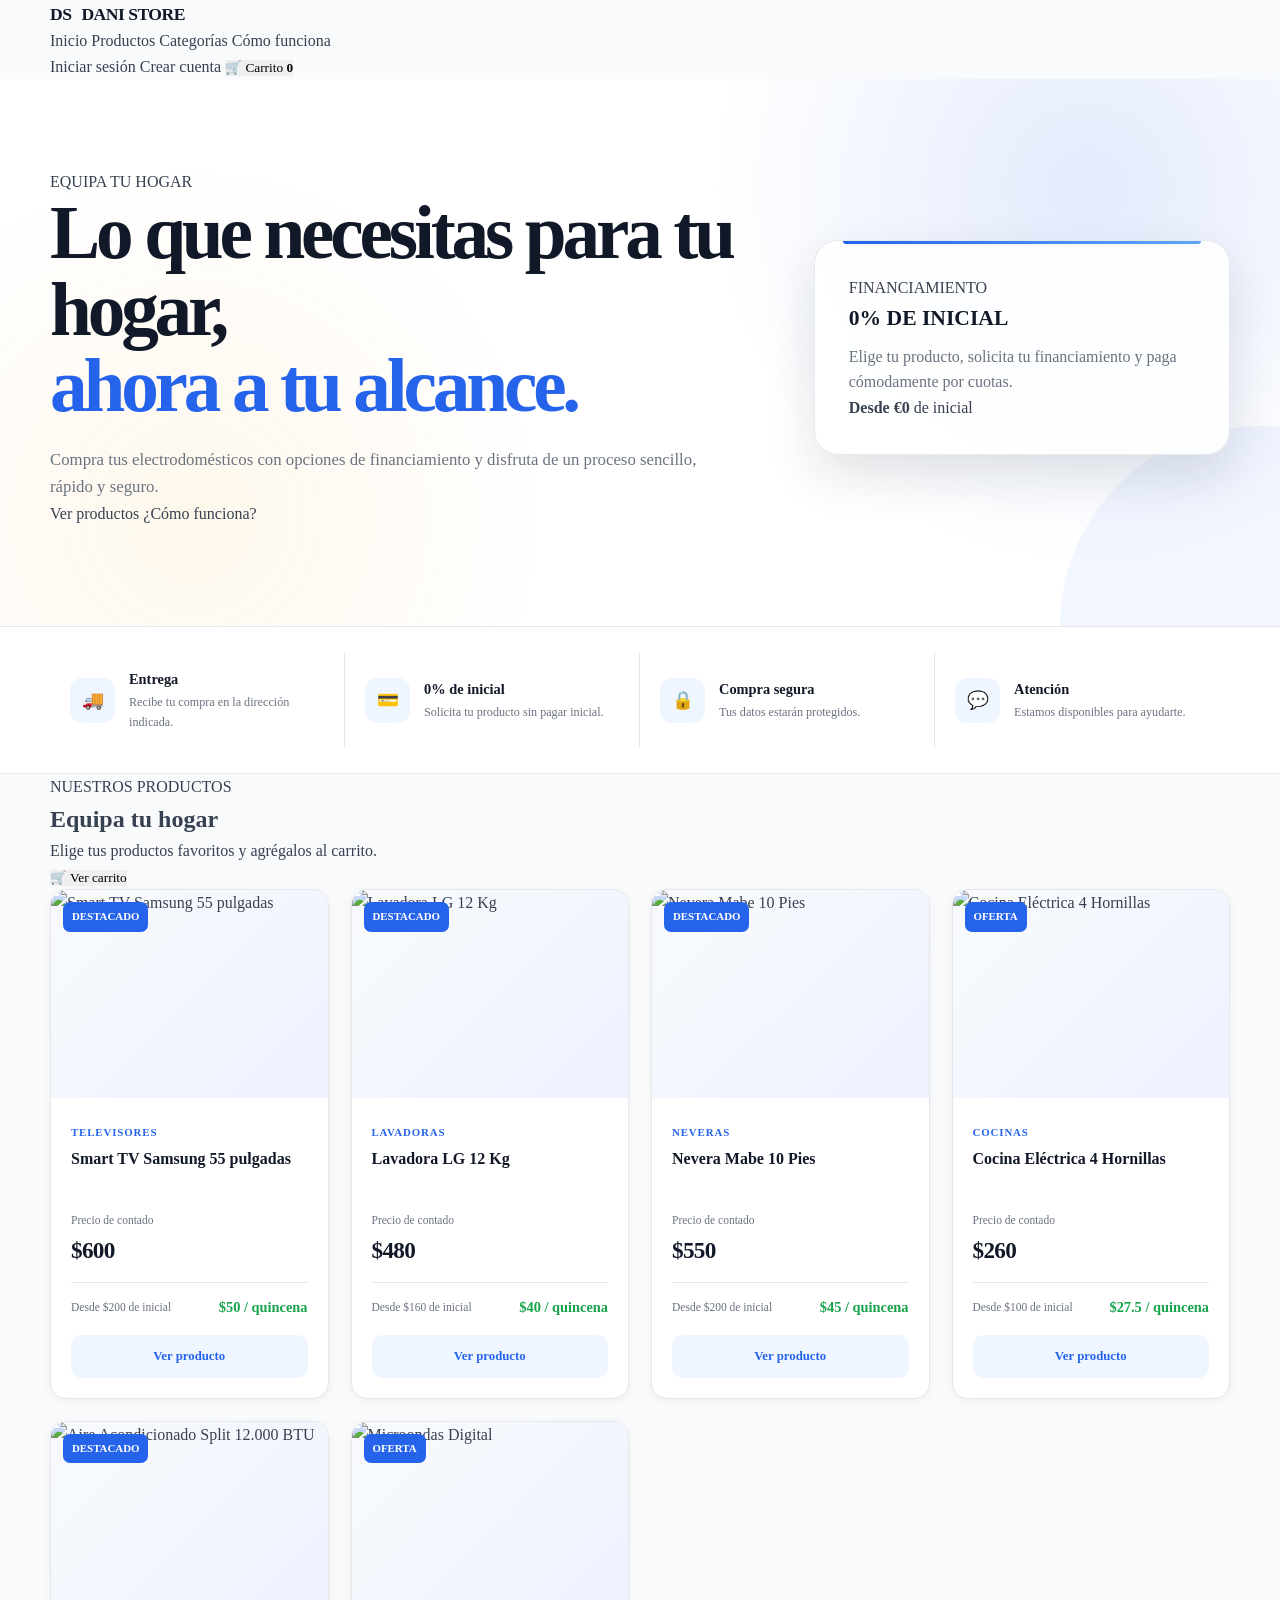
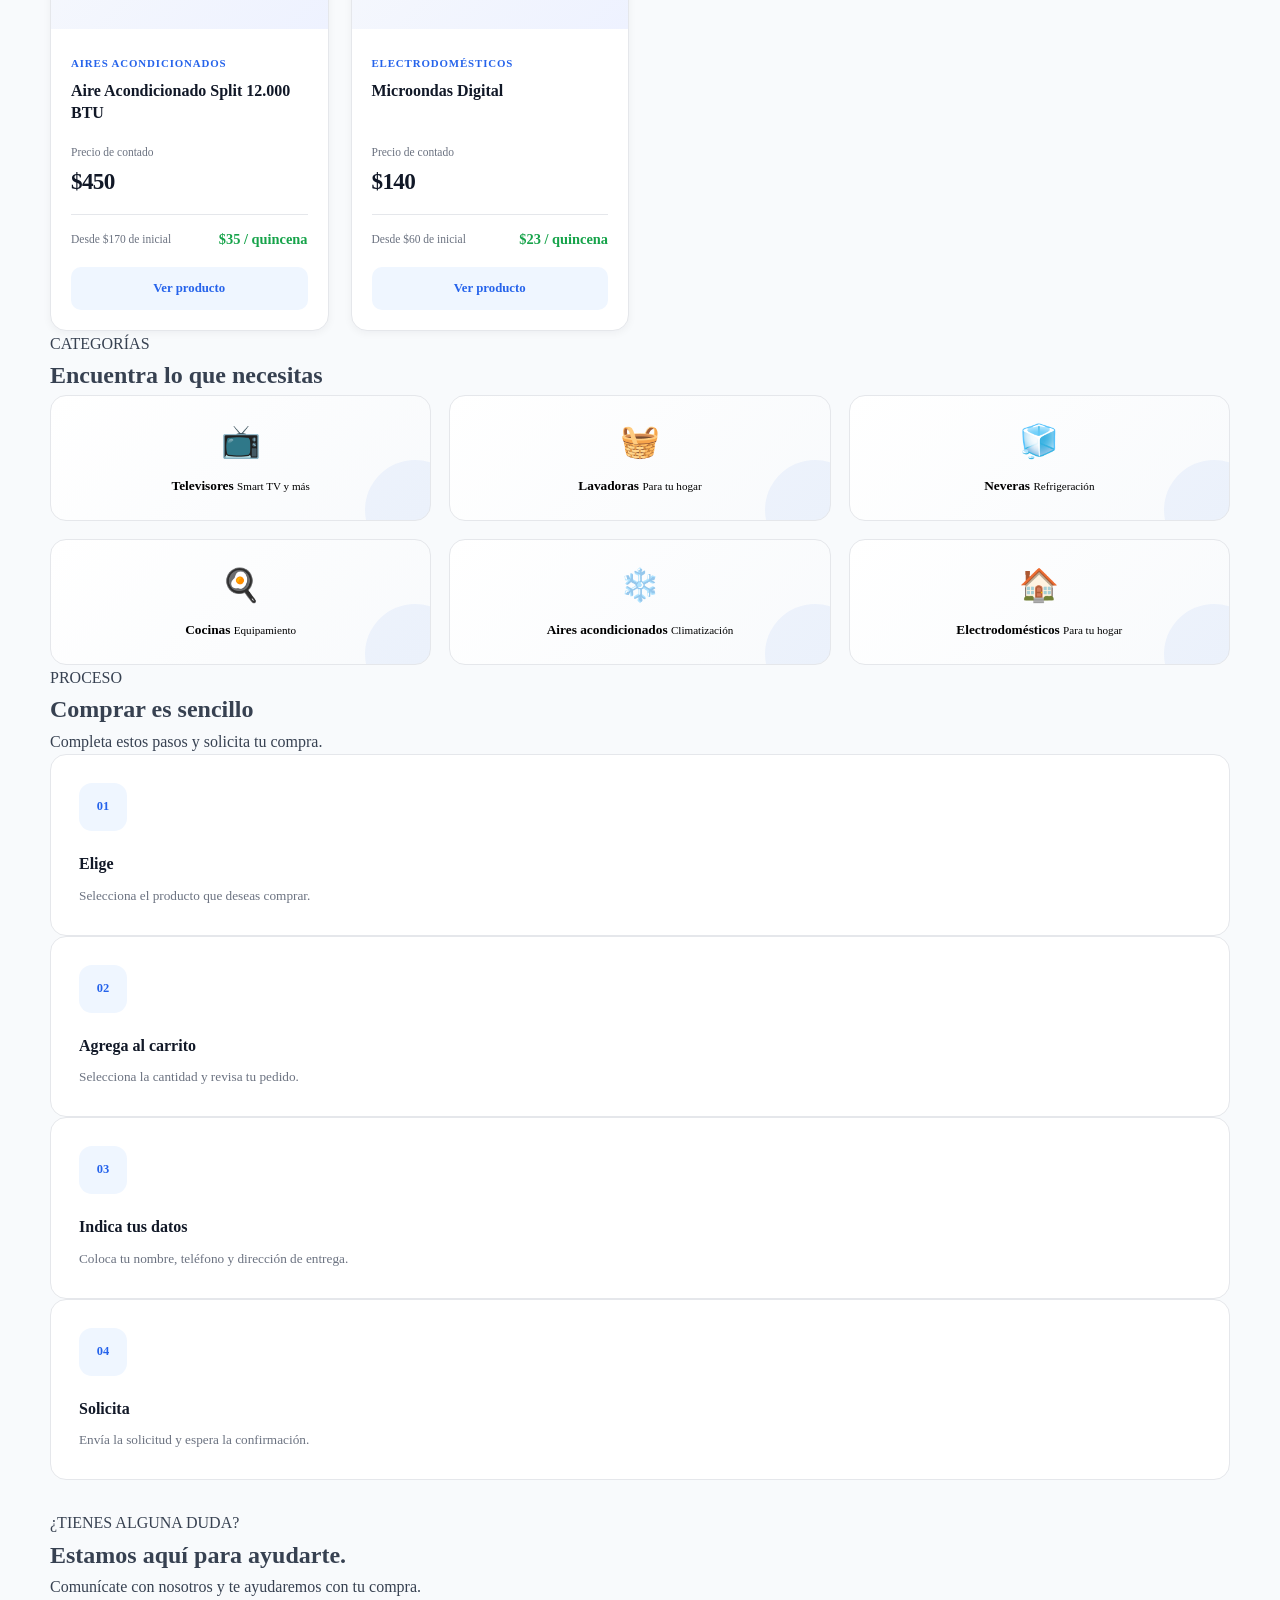
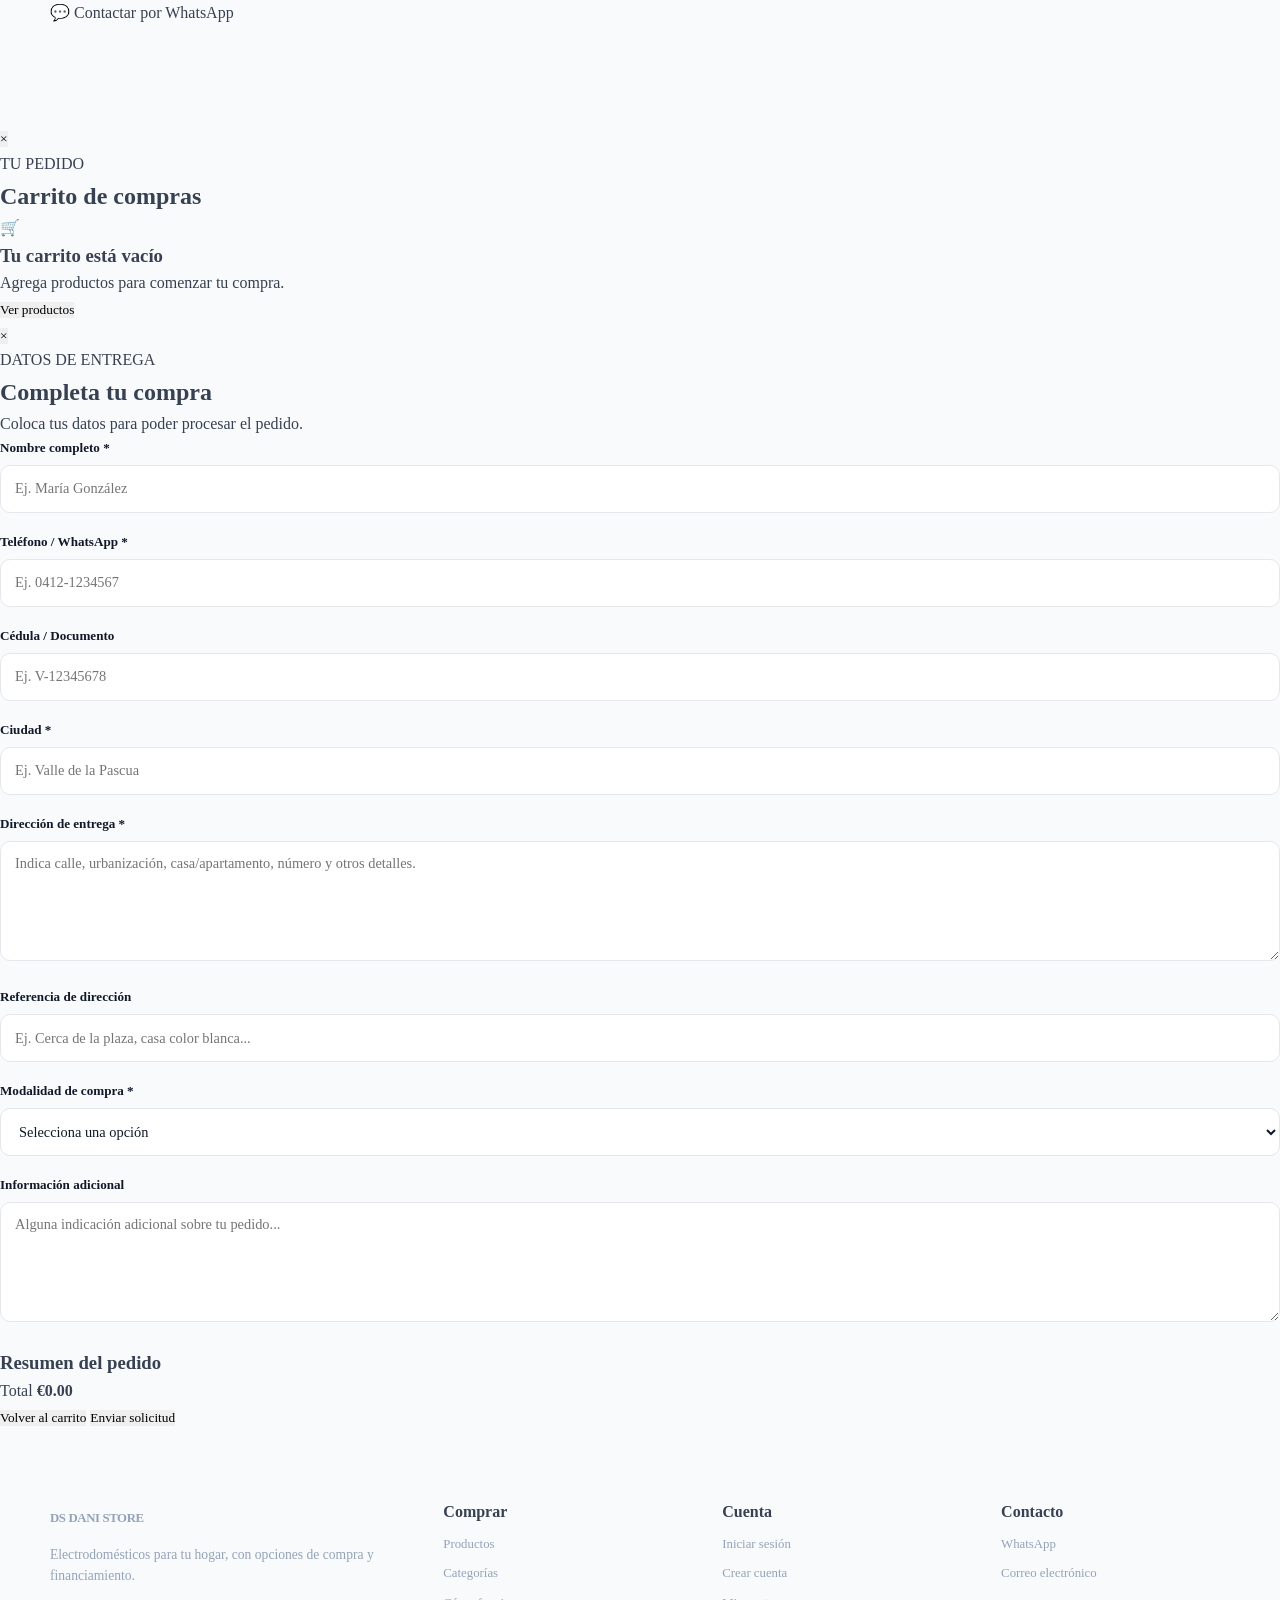
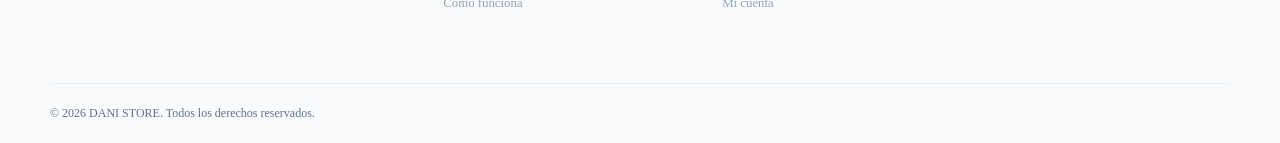
==== commit d994970e: "Update print statement to say 'Goodbye World'" ====
--- a/index.html
+++ b/index.html
@@ -1,584 +1,1139 @@
-<!DOCTYPE html>
-<html lang="es">
+<!DOCTYPE html><html lang="es">
 <head>
     <meta charset="UTF-8">
-    <meta name="viewport" content="width=device-width, initial-scale=1.0">
-
-    <title>ElectroHogar | Electrodomésticos a tu alcance</title>
-
-    <meta name="description"
-        content="Compra electrodomésticos de contado o mediante cómodas cuotas.">
-
-    <link rel="stylesheet" href="css/styles.css">
-</head>
-
-<body>
-
-    <!-- ================= HEADER ================= -->
-
-    <header class="header">
-
-        <div class="container nav">
-
-            <a href="index.html" class="logo">
-                <span class="logo-icon">EH</span>
-                <span>ElectroHogar</span>
+    <meta name="viewport" content="width=device-width, initial-scale=1.0"><title>DANI STORE | Electrodomésticos a crédito</title>
+<meta name="description" content="Compra electrodomésticos para tu hogar con 0% de inicial.">
+
+<link rel="stylesheet" href="./css/styles.css">
+
+</head><body><header class="site-header">
+    <div class="container header-inner">    <a href="index.html" class="logo">
+        <span class="logo-mark">DS</span>
+        <span>DANI STORE</span>
+    </a>
+
+    <nav class="main-nav" id="mainMenu">
+        <a href="#inicio">Inicio</a>
+        <a href="#productos">Productos</a>
+        <a href="#categorias">Categorías</a>
+        <a href="#como-funciona">Cómo funciona</a>
+    </nav>
+
+    <div class="header-actions">
+        <a href="login.html" class="btn btn-outline">Iniciar sesión</a>
+        <a href="registro.html" class="btn btn-primary">Crear cuenta</a>
+
+        <button class="cart-button" id="cartButton" type="button">
+            🛒
+            <span>Carrito</span>
+            <strong id="cartCount">0</strong>
+        </button>
+
+        <button class="menu-toggle" id="menuToggle" type="button" aria-label="Abrir menú">
+            ☰
+        </button>
+    </div>
+
+</div>
+
+</header><main><!-- HERO -->
+<section class="hero" id="inicio">
+    <div class="container hero-content">
+
+        <div class="hero-text">
+            <span class="tag">EQUIPA TU HOGAR</span>
+
+            <h1>
+                Lo que necesitas para tu hogar,
+                <span>ahora a tu alcance.</span>
+            </h1>
+
+            <p>
+                Compra tus electrodomésticos con opciones de
+                financiamiento y disfruta de un proceso sencillo,
+                rápido y seguro.
+            </p>
+
+            <div class="hero-actions">
+                <a href="#productos" class="btn btn-primary btn-large">
+                    Ver productos
+                </a>
+
+                <a href="#como-funciona" class="btn btn-outline btn-large">
+                    ¿Cómo funciona?
+                </a>
+            </div>
+        </div>
+
+        <div class="hero-card">
+            <span class="hero-card-label">FINANCIAMIENTO</span>
+
+            <h3>0% DE INICIAL</h3>
+
+            <p>
+                Elige tu producto, solicita tu financiamiento
+                y paga cómodamente por cuotas.
+            </p>
+
+            <div class="hero-card-price">
+                <strong>Desde €0</strong>
+                <span>de inicial</span>
+            </div>
+        </div>
+
+    </div>
+</section>
+
+
+<!-- BENEFICIOS -->
+<section class="benefits">
+    <div class="container benefits-grid">
+
+        <div class="benefit">
+            <div class="benefit-icon">🚚</div>
+            <div>
+                <h3>Entrega</h3>
+                <p>Recibe tu compra en la dirección indicada.</p>
+            </div>
+        </div>
+
+        <div class="benefit">
+            <div class="benefit-icon">💳</div>
+            <div>
+                <h3>0% de inicial</h3>
+                <p>Solicita tu producto sin pagar inicial.</p>
+            </div>
+        </div>
+
+        <div class="benefit">
+            <div class="benefit-icon">🔒</div>
+            <div>
+                <h3>Compra segura</h3>
+                <p>Tus datos estarán protegidos.</p>
+            </div>
+        </div>
+
+        <div class="benefit">
+            <div class="benefit-icon">💬</div>
+            <div>
+                <h3>Atención</h3>
+                <p>Estamos disponibles para ayudarte.</p>
+            </div>
+        </div>
+
+    </div>
+</section>
+
+
+<!-- PRODUCTOS -->
+<section class="section" id="productos">
+    <div class="container">
+
+        <div class="section-header">
+            <div>
+                <span class="tag">NUESTROS PRODUCTOS</span>
+
+                <h2>
+                    Equipa tu hogar
+                </h2>
+
+                <p>
+                    Elige tus productos favoritos y agrégalos al carrito.
+                </p>
+            </div>
+
+            <button class="btn btn-outline" id="openCartFromProducts" type="button">
+                🛒 Ver carrito
+            </button>
+        </div>
+
+        <div class="products-grid" id="productsGrid">
+            <!-- Productos cargados desde productos.js -->
+        </div>
+
+    </div>
+</section>
+
+
+<!-- CATEGORÍAS -->
+<section class="section section-alt" id="categorias">
+    <div class="container">
+
+        <div class="section-header center">
+            <span class="tag">CATEGORÍAS</span>
+
+            <h2>
+                Encuentra lo que necesitas
+            </h2>
+        </div>
+
+        <div class="categories-grid">
+
+            <button class="category-card" type="button"
+                    onclick="filtrarPorCategoria('Televisores')">
+                <span>📺</span>
+                <strong>Televisores</strong>
+                <small>Smart TV y más</small>
+            </button>
+
+            <button class="category-card" type="button"
+                    onclick="filtrarPorCategoria('Lavadoras')">
+                <span>🧺</span>
+                <strong>Lavadoras</strong>
+                <small>Para tu hogar</small>
+            </button>
+
+            <button class="category-card" type="button"
+                    onclick="filtrarPorCategoria('Neveras')">
+                <span>🧊</span>
+                <strong>Neveras</strong>
+                <small>Refrigeración</small>
+            </button>
+
+            <button class="category-card" type="button"
+                    onclick="filtrarPorCategoria('Cocinas')">
+                <span>🍳</span>
+                <strong>Cocinas</strong>
+                <small>Equipamiento</small>
+            </button>
+
+            <button class="category-card" type="button"
+                    onclick="filtrarPorCategoria('Aires acondicionados')">
+                <span>❄️</span>
+                <strong>Aires acondicionados</strong>
+                <small>Climatización</small>
+            </button>
+
+            <button class="category-card" type="button"
+                    onclick="filtrarPorCategoria('Electrodomésticos')">
+                <span>🏠</span>
+                <strong>Electrodomésticos</strong>
+                <small>Para tu hogar</small>
+            </button>
+
+        </div>
+
+    </div>
+</section>
+
+
+<!-- COMO FUNCIONA -->
+<section class="section" id="como-funciona">
+    <div class="container">
+
+        <div class="section-header center">
+            <span class="tag">PROCESO</span>
+
+            <h2>
+                Comprar es sencillo
+            </h2>
+
+            <p>
+                Completa estos pasos y solicita tu compra.
+            </p>
+        </div>
+
+        <div class="steps-grid">
+
+            <div class="step">
+                <span class="step-number">01</span>
+                <h3>Elige</h3>
+                <p>
+                    Selecciona el producto que deseas comprar.
+                </p>
+            </div>
+
+            <div class="step">
+                <span class="step-number">02</span>
+                <h3>Agrega al carrito</h3>
+                <p>
+                    Selecciona la cantidad y revisa tu pedido.
+                </p>
+            </div>
+
+            <div class="step">
+                <span class="step-number">03</span>
+                <h3>Indica tus datos</h3>
+                <p>
+                    Coloca tu nombre, teléfono y dirección de entrega.
+                </p>
+            </div>
+
+            <div class="step">
+                <span class="step-number">04</span>
+                <h3>Solicita</h3>
+                <p>
+                    Envía la solicitud y espera la confirmación.
+                </p>
+            </div>
+
+        </div>
+
+    </div>
+</section>
+
+
+<!-- CTA -->
+<section class="cta-section">
+    <div class="container">
+
+        <div class="cta-box">
+
+            <div>
+                <span class="tag">¿TIENES ALGUNA DUDA?</span>
+
+                <h2>
+                    Estamos aquí para ayudarte.
+                </h2>
+
+                <p>
+                    Comunícate con nosotros y te ayudaremos con tu compra.
+                </p>
+            </div>
+
+            <a href="https://wa.me/" class="btn btn-primary btn-large">
+                💬 Contactar por WhatsApp
             </a>
 
-            <nav class="menu">
-
-                <a href="#inicio">Inicio</a>
-                <a href="#productos">Productos</a>
-                <a href="#categorias">Categorías</a>
-                <a href="#como-funciona">Cómo funciona</a>
-
-            </nav>
-
-            <div class="nav-actions">
-
-                <a href="login.html" class="login-btn">
-                    Iniciar sesión
-                </a>
-
-                <a href="registro.html" class="register-btn">
-                    Registrarse
-                </a>
-
-            </div>
-
-            <button class="menu-toggle" id="menuToggle">
-                ☰
+        </div>
+
+    </div>
+</section>
+
+</main><!-- CARRITO --><div class="modal-overlay" id="cartModal"><div class="modal cart-modal">
+
+    <button class="modal-close" id="closeCart" type="button">
+        ×
+    </button>
+
+    <div class="modal-header">
+        <span class="tag">TU PEDIDO</span>
+        <h2>Carrito de compras</h2>
+    </div>
+
+    <div id="cartItems" class="cart-items">
+        <!-- Productos del carrito -->
+    </div>
+
+    <div id="cartEmpty" class="empty-state">
+        <div class="empty-icon">🛒</div>
+
+        <h3>Tu carrito está vacío</h3>
+
+        <p>
+            Agrega productos para comenzar tu compra.
+        </p>
+
+        <button class="btn btn-primary" id="continueShopping" type="button">
+            Ver productos
+        </button>
+    </div>
+
+    <div class="cart-summary" id="cartSummary">
+
+        <div class="summary-row">
+            <span>Productos</span>
+            <strong id="cartSubtotal">€0.00</strong>
+        </div>
+
+        <div class="summary-row total">
+            <span>Total</span>
+            <strong id="cartTotal">€0.00</strong>
+        </div>
+
+        <button class="btn btn-primary btn-full" id="checkoutButton" type="button">
+            Comprar
+        </button>
+
+    </div>
+
+</div>
+
+</div><!-- CHECKOUT --><div class="modal-overlay" id="checkoutModal"><div class="modal checkout-modal">
+
+    <button class="modal-close" id="closeCheckout" type="button">
+        ×
+    </button>
+
+    <div class="modal-header">
+        <span class="tag">DATOS DE ENTREGA</span>
+
+        <h2>
+            Completa tu compra
+        </h2>
+
+        <p>
+            Coloca tus datos para poder procesar el pedido.
+        </p>
+    </div>
+
+
+    <form id="checkoutForm">
+
+        <div class="form-grid">
+
+            <div class="form-group">
+                <label class="form-label" for="checkoutNombre">
+                    Nombre completo *
+                </label>
+
+                <input
+                    class="form-control"
+                    id="checkoutNombre"
+                    name="nombre"
+                    type="text"
+                    placeholder="Ej. María González"
+                    required
+                >
+            </div>
+
+
+            <div class="form-group">
+                <label class="form-label" for="checkoutTelefono">
+                    Teléfono / WhatsApp *
+                </label>
+
+                <input
+                    class="form-control"
+                    id="checkoutTelefono"
+                    name="telefono"
+                    type="tel"
+                    placeholder="Ej. 0412-1234567"
+                    required
+                >
+            </div>
+
+
+            <div class="form-group">
+                <label class="form-label" for="checkoutCedula">
+                    Cédula / Documento
+                </label>
+
+                <input
+                    class="form-control"
+                    id="checkoutCedula"
+                    name="documento"
+                    type="text"
+                    placeholder="Ej. V-12345678"
+                >
+            </div>
+
+
+            <div class="form-group">
+                <label class="form-label" for="checkoutCiudad">
+                    Ciudad *
+                </label>
+
+                <input
+                    class="form-control"
+                    id="checkoutCiudad"
+                    name="ciudad"
+                    type="text"
+                    placeholder="Ej. Valle de la Pascua"
+                    required
+                >
+            </div>
+
+
+            <div class="form-group form-grid-full">
+                <label class="form-label" for="checkoutDireccion">
+                    Dirección de entrega *
+                </label>
+
+                <textarea
+                    class="form-control"
+                    id="checkoutDireccion"
+                    name="direccion"
+                    rows="3"
+                    placeholder="Indica calle, urbanización, casa/apartamento, número y otros detalles."
+                    required
+                ></textarea>
+            </div>
+
+
+            <div class="form-group form-grid-full">
+                <label class="form-label" for="checkoutReferencia">
+                    Referencia de dirección
+                </label>
+
+                <input
+                    class="form-control"
+                    id="checkoutReferencia"
+                    name="referencia"
+                    type="text"
+                    placeholder="Ej. Cerca de la plaza, casa color blanca..."
+                >
+            </div>
+
+
+            <div class="form-group form-grid-full">
+                <label class="form-label" for="checkoutModalidad">
+                    Modalidad de compra *
+                </label>
+
+                <select
+                    class="form-control"
+                    id="checkoutModalidad"
+                    name="modalidad"
+                    required
+                >
+                    <option value="">Selecciona una opción</option>
+                    <option value="financiado">
+                        Financiamiento — 0% de inicial
+                    </option>
+                    <option value="contado">
+                        Compra de contado
+                    </option>
+                </select>
+            </div>
+
+
+            <div class="form-group form-grid-full">
+                <label class="form-label" for="checkoutNota">
+                    Información adicional
+                </label>
+
+                <textarea
+                    class="form-control"
+                    id="checkoutNota"
+                    name="nota"
+                    rows="3"
+                    placeholder="Alguna indicación adicional sobre tu pedido..."
+                ></textarea>
+            </div>
+
+        </div>
+
+
+        <div class="checkout-resume">
+
+            <h3>Resumen del pedido</h3>
+
+            <div id="checkoutSummary">
+                <!-- Resumen -->
+            </div>
+
+            <div class="summary-row total">
+                <span>Total</span>
+                <strong id="checkoutTotal">€0.00</strong>
+            </div>
+
+        </div>
+
+
+        <div id="checkoutMessage" class="form-message"></div>
+
+
+        <div class="form-actions">
+
+            <button
+                type="button"
+                class="btn btn-outline"
+                id="backToCart"
+            >
+                Volver al carrito
             </button>
 
-        </div>
-
-    </header>
-
-
-    <!-- ================= HERO ================= -->
-
-    <main>
-
-        <section class="hero" id="inicio">
-
-            <div class="container hero-content">
-
-                <div class="hero-text">
-
-                    <span class="hero-tag">
-                        🏠 EQUIPA TU HOGAR
+            <button
+                type="submit"
+                class="btn btn-primary"
+            >
+                Enviar solicitud
+            </button>
+
+        </div>
+
+    </form>
+
+</div>
+
+</div><!-- FOOTER --><footer class="site-footer"><div class="container footer-grid">
+
+    <div>
+        <a href="index.html" class="logo">
+            <span class="logo-mark">DS</span>
+            <span>DANI STORE</span>
+        </a>
+
+        <p>
+            Electrodomésticos para tu hogar,
+            con opciones de compra y financiamiento.
+        </p>
+    </div>
+
+
+    <div>
+        <h4>Comprar</h4>
+
+        <a href="#productos">Productos</a>
+        <a href="#categorias">Categorías</a>
+        <a href="#como-funciona">Cómo funciona</a>
+    </div>
+
+
+    <div>
+        <h4>Cuenta</h4>
+
+        <a href="login.html">Iniciar sesión</a>
+        <a href="registro.html">Crear cuenta</a>
+        <a href="cuenta.html">Mi cuenta</a>
+    </div>
+
+
+    <div>
+        <h4>Contacto</h4>
+
+        <a href="https://wa.me/">
+            WhatsApp
+        </a>
+
+        <a href="mailto:contacto@danistore.com">
+            Correo electrónico
+        </a>
+    </div>
+
+</div>
+
+
+<div class="container footer-bottom">
+    <p>
+        © 2026 DANI STORE. Todos los derechos reservados.
+    </p>
+</div>
+
+</footer><script src="./js/productos.js"></script><script src="./js/app.js"></script><script>
+
+document.addEventListener("DOMContentLoaded", () => {
+
+    const cartButton = document.getElementById("cartButton");
+    const cartCount = document.getElementById("cartCount");
+
+    const cartModal = document.getElementById("cartModal");
+    const closeCart = document.getElementById("closeCart");
+    const continueShopping = document.getElementById("continueShopping");
+
+    const checkoutModal = document.getElementById("checkoutModal");
+    const closeCheckout = document.getElementById("closeCheckout");
+
+    const checkoutButton = document.getElementById("checkoutButton");
+    const backToCart = document.getElementById("backToCart");
+
+    const cartItems = document.getElementById("cartItems");
+    const cartEmpty = document.getElementById("cartEmpty");
+    const cartSummary = document.getElementById("cartSummary");
+
+    const cartSubtotal = document.getElementById("cartSubtotal");
+    const cartTotal = document.getElementById("cartTotal");
+
+    const checkoutForm = document.getElementById("checkoutForm");
+    const checkoutSummary = document.getElementById("checkoutSummary");
+    const checkoutTotal = document.getElementById("checkoutTotal");
+    const checkoutMessage = document.getElementById("checkoutMessage");
+
+    const openCartFromProducts =
+        document.getElementById("openCartFromProducts");
+
+
+    let carrito = JSON.parse(
+        localStorage.getItem("dani_store_carrito") || "[]"
+    );
+
+
+    function precioProducto(producto) {
+
+        return Number(
+            producto.precioFinanciado ??
+            producto.precio_financiado ??
+            producto.precio ??
+            producto.precioContado ??
+            0
+        );
+
+    }
+
+
+    function guardarCarrito() {
+
+        localStorage.setItem(
+            "dani_store_carrito",
+            JSON.stringify(carrito)
+        );
+
+    }
+
+
+    function cantidadTotal() {
+
+        return carrito.reduce(
+            (total, item) => total + item.cantidad,
+            0
+        );
+
+    }
+
+
+    function totalCarrito() {
+
+        return carrito.reduce(
+            (total, item) => {
+                return total + (precioProducto(item.producto) * item.cantidad);
+            },
+            0
+        );
+
+    }
+
+
+    function actualizarContador() {
+
+        cartCount.textContent = cantidadTotal();
+
+    }
+
+
+    function formatearEuro(valor) {
+
+        return new Intl.NumberFormat("es-ES", {
+            style: "currency",
+            currency: "EUR"
+        }).format(valor);
+
+    }
+
+
+    function agregarAlCarrito(id) {
+
+        const producto = productos.find(
+            item => Number(item.id) === Number(id)
+        );
+
+        if (!producto) {
+            alert("No se encontró el producto.");
+            return;
+        }
+
+
+        const existente = carrito.find(
+            item => Number(item.producto.id) === Number(id)
+        );
+
+
+        if (existente) {
+
+            existente.cantidad++;
+
+        } else {
+
+            carrito.push({
+                producto,
+                cantidad: 1
+            });
+
+        }
+
+
+        guardarCarrito();
+        actualizarContador();
+        renderCarrito();
+
+        abrirCarrito();
+
+    }
+
+
+    function cambiarCantidad(id, cambio) {
+
+        const item = carrito.find(
+            elemento => Number(elemento.producto.id) === Number(id)
+        );
+
+        if (!item) return;
+
+
+        item.cantidad += cambio;
+
+
+        if (item.cantidad <= 0) {
+
+            carrito = carrito.filter(
+                elemento =>
+                    Number(elemento.producto.id) !== Number(id)
+            );
+
+        }
+
+
+        guardarCarrito();
+        actualizarContador();
+        renderCarrito();
+
+    }
+
+
+    function eliminarDelCarrito(id) {
+
+        carrito = carrito.filter(
+            item => Number(item.producto.id) !== Number(id)
+        );
+
+        guardarCarrito();
+        actualizarContador();
+        renderCarrito();
+
+    }
+
+
+    function renderCarrito() {
+
+        if (!carrito.length) {
+
+            cartItems.innerHTML = "";
+
+            cartEmpty.style.display = "block";
+            cartSummary.style.display = "none";
+
+            return;
+
+        }
+
+
+        cartEmpty.style.display = "none";
+        cartSummary.style.display = "block";
+
+
+        cartItems.innerHTML = carrito.map(item => {
+
+            const producto = item.producto;
+            const precio = precioProducto(producto);
+
+            return `
+
+                <div class="cart-item">
+
+                    <div class="cart-item-image">
+                        <img
+                            src="${producto.imagen}"
+                            alt="${producto.nombre}"
+                        >
+                    </div>
+
+                    <div class="cart-item-info">
+
+                        <h3>
+                            ${producto.nombre}
+                        </h3>
+
+                        <strong>
+                            ${formatearEuro(precio)}
+                        </strong>
+
+                        <div class="cart-item-controls">
+
+                            <button
+                                type="button"
+                                onclick="cambiarCantidadCarrito(${producto.id}, -1)"
+                            >
+                                −
+                            </button>
+
+                            <span>
+                                ${item.cantidad}
+                            </span>
+
+                            <button
+                                type="button"
+                                onclick="cambiarCantidadCarrito(${producto.id}, 1)"
+                            >
+                                +
+                            </button>
+
+                            <button
+                                type="button"
+                                class="cart-remove"
+                                onclick="eliminarProductoCarrito(${producto.id})"
+                            >
+                                🗑️
+                            </button>
+
+                        </div>
+
+                    </div>
+
+                    <strong class="cart-item-total">
+                        ${formatearEuro(precio * item.cantidad)}
+                    </strong>
+
+                </div>
+
+            `;
+
+        }).join("");
+
+
+        const total = totalCarrito();
+
+        cartSubtotal.textContent = formatearEuro(total);
+        cartTotal.textContent = formatearEuro(total);
+
+    }
+
+
+    function abrirCarrito() {
+
+        renderCarrito();
+
+        cartModal.classList.add("active");
+
+        document.body.style.overflow = "hidden";
+
+    }
+
+
+    function cerrarCarrito() {
+
+        cartModal.classList.remove("active");
+
+        document.body.style.overflow = "";
+
+    }
+
+
+    function abrirCheckout() {
+
+        if (!carrito.length) {
+
+            alert("Agrega al menos un producto al carrito.");
+
+            return;
+
+        }
+
+
+        renderCheckout();
+
+        checkoutModal.classList.add("active");
+
+        cartModal.classList.remove("active");
+
+        document.body.style.overflow = "hidden";
+
+    }
+
+
+    function cerrarCheckout() {
+
+        checkoutModal.classList.remove("active");
+
+        document.body.style.overflow = "";
+
+    }
+
+
+    function renderCheckout() {
+
+        checkoutSummary.innerHTML = carrito.map(item => {
+
+            const precio = precioProducto(item.producto);
+
+            return `
+
+                <div class="summary-row">
+
+                    <span>
+                        ${item.producto.nombre}
+                        × ${item.cantidad}
                     </span>
 
-                    <h1>
-                        Lo que necesitas para tu hogar,
-                        <span>ahora a tu alcance.</span>
-                    </h1>
-
-                    <p>
-                        Encuentra televisores, lavadoras, neveras,
-                        cocinas y mucho más. Compra de contado o
-                        consulta nuestras opciones de financiamiento.
-                    </p>
-
-                    <div class="hero-buttons">
-
-                        <a href="#productos" class="primary-btn">
-                            Ver productos
-                        </a>
-
-                        <a href="#como-funciona" class="secondary-btn">
-                            ¿Cómo funciona?
-                        </a>
-
-                    </div>
+                    <strong>
+                        ${formatearEuro(precio * item.cantidad)}
+                    </strong>
 
                 </div>
 
-                <div class="hero-card">
-
-                    <div class="hero-card-icon">
-                        🛒
-                    </div>
-
-                    <h3>
-                        Compra a tu ritmo
-                    </h3>
-
-                    <p>
-                        Consulta tu inicial y tus cuotas
-                        antes de solicitar tu producto.
-                    </p>
-
-                    <div class="hero-payment">
-
-                        <span>Ejemplo de cuota</span>
-
-                        <strong>
-                            $50 <small>/ quincenal</small>
-                        </strong>
-
-                    </div>
-
-                </div>
-
-            </div>
-
-        </section>
-
-
-        <!-- ================= BENEFICIOS ================= -->
-
-        <section class="benefits">
-
-            <div class="container benefits-grid">
-
-                <div class="benefit">
-
-                    <div class="benefit-icon">
-                        🚚
-                    </div>
-
-                    <div>
-                        <h3>Entrega</h3>
-                        <p>Consulta disponibilidad y entrega.</p>
-                    </div>
-
-                </div>
-
-                <div class="benefit">
-
-                    <div class="benefit-icon">
-                        💳
-                    </div>
-
-                    <div>
-                        <h3>Financiamiento</h3>
-                        <p>Opciones de pago por cuotas.</p>
-                    </div>
-
-                </div>
-
-                <div class="benefit">
-
-                    <div class="benefit-icon">
-                        🔒
-                    </div>
-
-                    <div>
-                        <h3>Compra segura</h3>
-                        <p>Tu cuenta protegida.</p>
-                    </div>
-
-                </div>
-
-                <div class="benefit">
-
-                    <div class="benefit-icon">
-                        💬
-                    </div>
-
-                    <div>
-                        <h3>Atención</h3>
-                        <p>Estamos disponibles para ayudarte.</p>
-                    </div>
-
-                </div>
-
-            </div>
-
-        </section>
-
-
-        <!-- ================= PRODUCTOS ================= -->
-
-        <section class="products-section" id="productos">
-
-            <div class="container">
-
-                <div class="section-heading">
-
-                    <div>
-
-                        <span class="section-tag">
-                            NUESTRO CATÁLOGO
-                        </span>
-
-                        <h2>
-                            Productos destacados
-                        </h2>
-
-                    </div>
-
-                    <a href="#" class="view-all">
-                        Ver todos →
-                    </a>
-
-                </div>
-
-
-                <div class="products-grid" id="productsGrid">
-
-                    <!-- Los productos serán cargados
-                         automáticamente mediante JavaScript -->
-
-                </div>
-
-            </div>
-
-        </section>
-
-
-        <!-- ================= CATEGORÍAS ================= -->
-
-        <section class="categories-section" id="categorias">
-
-            <div class="container">
-
-                <div class="section-heading centered">
-
-                    <span class="section-tag">
-                        ENCUENTRA LO QUE BUSCAS
-                    </span>
-
-                    <h2>
-                        Categorías
-                    </h2>
-
-                </div>
-
-
-                <div class="categories-grid">
-
-                    <a href="#" class="category-card">
-
-                        <span>📺</span>
-
-                        <h3>
-                            Televisores
-                        </h3>
-
-                        <p>
-                            Smart TV y más
-                        </p>
-
-                    </a>
-
-
-                    <a href="#" class="category-card">
-
-                        <span>🧺</span>
-
-                        <h3>
-                            Lavadoras
-                        </h3>
-
-                        <p>
-                            Para tu hogar
-                        </p>
-
-                    </a>
-
-
-                    <a href="#" class="category-card">
-
-                        <span>❄️</span>
-
-                        <h3>
-                            Neveras
-                        </h3>
-
-                        <p>
-                            Conserva tus alimentos
-                        </p>
-
-                    </a>
-
-
-                    <a href="#" class="category-card">
-
-                        <span>🔥</span>
-
-                        <h3>
-                            Cocinas
-                        </h3>
-
-                        <p>
-                            Cocina con comodidad
-                        </p>
-
-                    </a>
-
-
-                    <a href="#" class="category-card">
-
-                        <span>❄️</span>
-
-                        <h3>
-                            Aires acondicionados
-                        </h3>
-
-                        <p>
-                            Más comodidad
-                        </p>
-
-                    </a>
-
-
-                    <a href="#" class="category-card">
-
-                        <span>⚡</span>
-
-                        <h3>
-                            Electrodomésticos
-                        </h3>
-
-                        <p>
-                            Para todos los espacios
-                        </p>
-
-                    </a>
-
-                </div>
-
-            </div>
-
-        </section>
-
-
-        <!-- ================= COMO FUNCIONA ================= -->
-
-        <section class="how-section" id="como-funciona">
-
-            <div class="container">
-
-                <div class="section-heading centered">
-
-                    <span class="section-tag">
-                        SIMPLE Y TRANSPARENTE
-                    </span>
-
-                    <h2>
-                        ¿Cómo comprar a cuotas?
-                    </h2>
-
-                    <p>
-                        Comprar tu producto financiado es muy sencillo.
-                    </p>
-
-                </div>
-
-
-                <div class="steps">
-
-                    <div class="step">
-
-                        <div class="step-number">
-                            01
-                        </div>
-
-                        <h3>
-                            Elige tu producto
-                        </h3>
-
-                        <p>
-                            Busca el electrodoméstico que deseas
-                            y revisa sus opciones de pago.
-                        </p>
-
-                    </div>
-
-
-                    <div class="step">
-
-                        <div class="step-number">
-                            02
-                        </div>
-
-                        <h3>
-                            Consulta tu plan
-                        </h3>
-
-                        <p>
-                            Revisa la inicial, cantidad de cuotas
-                            y monto de cada pago.
-                        </p>
-
-                    </div>
-
-
-                    <div class="step">
-
-                        <div class="step-number">
-                            03
-                        </div>
-
-                        <h3>
-                            Solicita tu compra
-                        </h3>
-
-                        <p>
-                            Regístrate y envía tu solicitud
-                            de financiamiento.
-                        </p>
-
-                    </div>
-
-
-                    <div class="step">
-
-                        <div class="step-number">
-                            04
-                        </div>
-
-                        <h3>
-                            Paga tus cuotas
-                        </h3>
-
-                        <p>
-                            Consulta tus pagos y lleva el control
-                            de tu crédito desde tu cuenta.
-                        </p>
-
-                    </div>
-
-                </div>
-
-            </div>
-
-        </section>
-
-
-        <!-- ================= CTA ================= -->
-
-        <section class="cta-section">
-
-            <div class="container cta">
-
-                <div>
-
-                    <span class="section-tag">
-                        ¿TIENES ALGUNA DUDA?
-                    </span>
-
-                    <h2>
-                        Estamos aquí para ayudarte.
-                    </h2>
-
-                    <p>
-                        Escríbenos y consulta disponibilidad,
-                        precios y opciones de financiamiento.
-                    </p>
-
-                </div>
-
-                <a href="#" class="whatsapp-btn">
-                    💬 Contactar por WhatsApp
-                </a>
-
-            </div>
-
-        </section>
-
-    </main>
-
-
-    <!-- ================= FOOTER ================= -->
-
-    <footer class="footer">
-
-        <div class="container footer-grid">
-
-            <div>
-
-                <a href="index.html" class="logo footer-logo">
-                    <span class="logo-icon">EH</span>
-                    <span>ElectroHogar</span>
-                </a>
-
-                <p>
-                    Electrodomésticos y productos para tu hogar,
-                    con opciones de compra de contado y cuotas.
-                </p>
-
-            </div>
-
-
-            <div>
-
-                <h3>
-                    Tienda
-                </h3>
-
-                <a href="#productos">
-                    Productos
-                </a>
-
-                <a href="#categorias">
-                    Categorías
-                </a>
-
-                <a href="#como-funciona">
-                    Cómo funciona
-                </a>
-
-            </div>
-
-
-            <div>
-
-                <h3>
-                    Cuenta
-                </h3>
-
-                <a href="login.html">
-                    Iniciar sesión
-                </a>
-
-                <a href="registro.html">
-                    Crear cuenta
-                </a>
-
-            </div>
-
-
-            <div>
-
-                <h3>
-                    Contacto
-                </h3>
-
-                <p>
-                    WhatsApp
-                </p>
-
-                <p>
-                    Lunes a sábado
-                </p>
-
-            </div>
-
-        </div>
-
-
-        <div class="footer-bottom">
-
-            <div class="container">
-
-                <p>
-                    © 2026 ElectroHogar. Todos los derechos reservados.
-                </p>
-
-            </div>
-
-        </div>
-
-    </footer>
-
-
-    <!-- ================= JAVASCRIPT ================= -->
-
-    <script src="js/productos.js"></script>
-    <script src="js/app.js"></script>
-
-</body>
+            `;
+
+        }).join("");
+
+
+        checkoutTotal.textContent =
+            formatearEuro(totalCarrito());
+
+    }
+
+
+    cartButton.addEventListener(
+        "click",
+        abrirCarrito
+    );
+
+
+    openCartFromProducts.addEventListener(
+        "click",
+        abrirCarrito
+    );
+
+
+    closeCart.addEventListener(
+        "click",
+        cerrarCarrito
+    );
+
+
+    continueShopping.addEventListener(
+        "click",
+        cerrarCarrito
+    );
+
+
+    checkoutButton.addEventListener(
+        "click",
+        abrirCheckout
+    );
+
+
+    closeCheckout.addEventListener(
+        "click",
+        cerrarCheckout
+    );
+
+
+    backToCart.addEventListener(
+        "click",
+        () => {
+
+            checkoutModal.classList.remove("active");
+            cartModal.classList.add("active");
+
+        }
+    );
+
+
+    cartModal.addEventListener(
+        "click",
+        event => {
+
+            if (event.target === cartModal) {
+                cerrarCarrito();
+            }
+
+        }
+    );
+
+
+    checkoutModal.addEventListener(
+        "click",
+        event => {
+
+            if (event.target === checkoutModal) {
+                cerrarCheckout();
+            }
+
+        }
+    );
+
+
+    checkoutForm.addEventListener(
+        "submit",
+        event => {
+
+            event.preventDefault();
+
+
+            const datos = new FormData(checkoutForm);
+
+
+            const pedido = {
+
+                numero:
+                    "DS-" +
+                    Date.now()
+                        .toString()
+                        .slice(-8),
+
+                cliente: {
+
+                    nombre: datos.get("nombre"),
+                    telefono: datos.get("telefono"),
+                    documento: datos.get("documento"),
+                    ciudad: datos.get("ciudad"),
+                    direccion: datos.get("direccion"),
+                    referencia: datos.get("referencia")
+
+                },
+
+                modalidad: datos.get("modalidad"),
+
+                nota: datos.get("nota"),
+
+                productos: carrito.map(item => ({
+
+                    id: item.producto.id,
+                    nombre: item.producto.nombre,
+                    cantidad: item.cantidad,
+                    precio: precioProducto(item.producto)
+
+                })),
+
+                total: totalCarrito(),
+
+                fecha:
+                    new Date().toISOString(),
+
+                estado:
+                    "pendiente"
+
+            };
+
+
+            localStorage.setItem(
+                "dani_store_ultimo_pedido",
+                JSON.stringify(pedido)
+            );
+
+
+            checkoutMessage.className =
+                "form-message success";
+
+            checkoutMessage.textContent =
+                "Solicitud enviada correctamente. Número de pedido: " +
+                pedido.numero;
+
+
+            carrito = [];
+
+            guardarCarrito();
+            actualizarContador();
+            renderCarrito();
+
+
+            setTimeout(() => {
+
+                cerrarCheckout();
+
+                window.location.href =
+                    "cuenta.html";
+
+            }, 1800);
+
+        }
+    );
+
+
+    window.cambiarCantidadCarrito =
+        cambiarCantidad;
+
+    window.eliminarProductoCarrito =
+        eliminarDelCarrito;
+
+    window.agregarAlCarrito =
+        agregarAlCarrito;
+
+
+    actualizarContador();
+
+    renderCarrito();
+
+});
+
+</script></body>
 </html>
